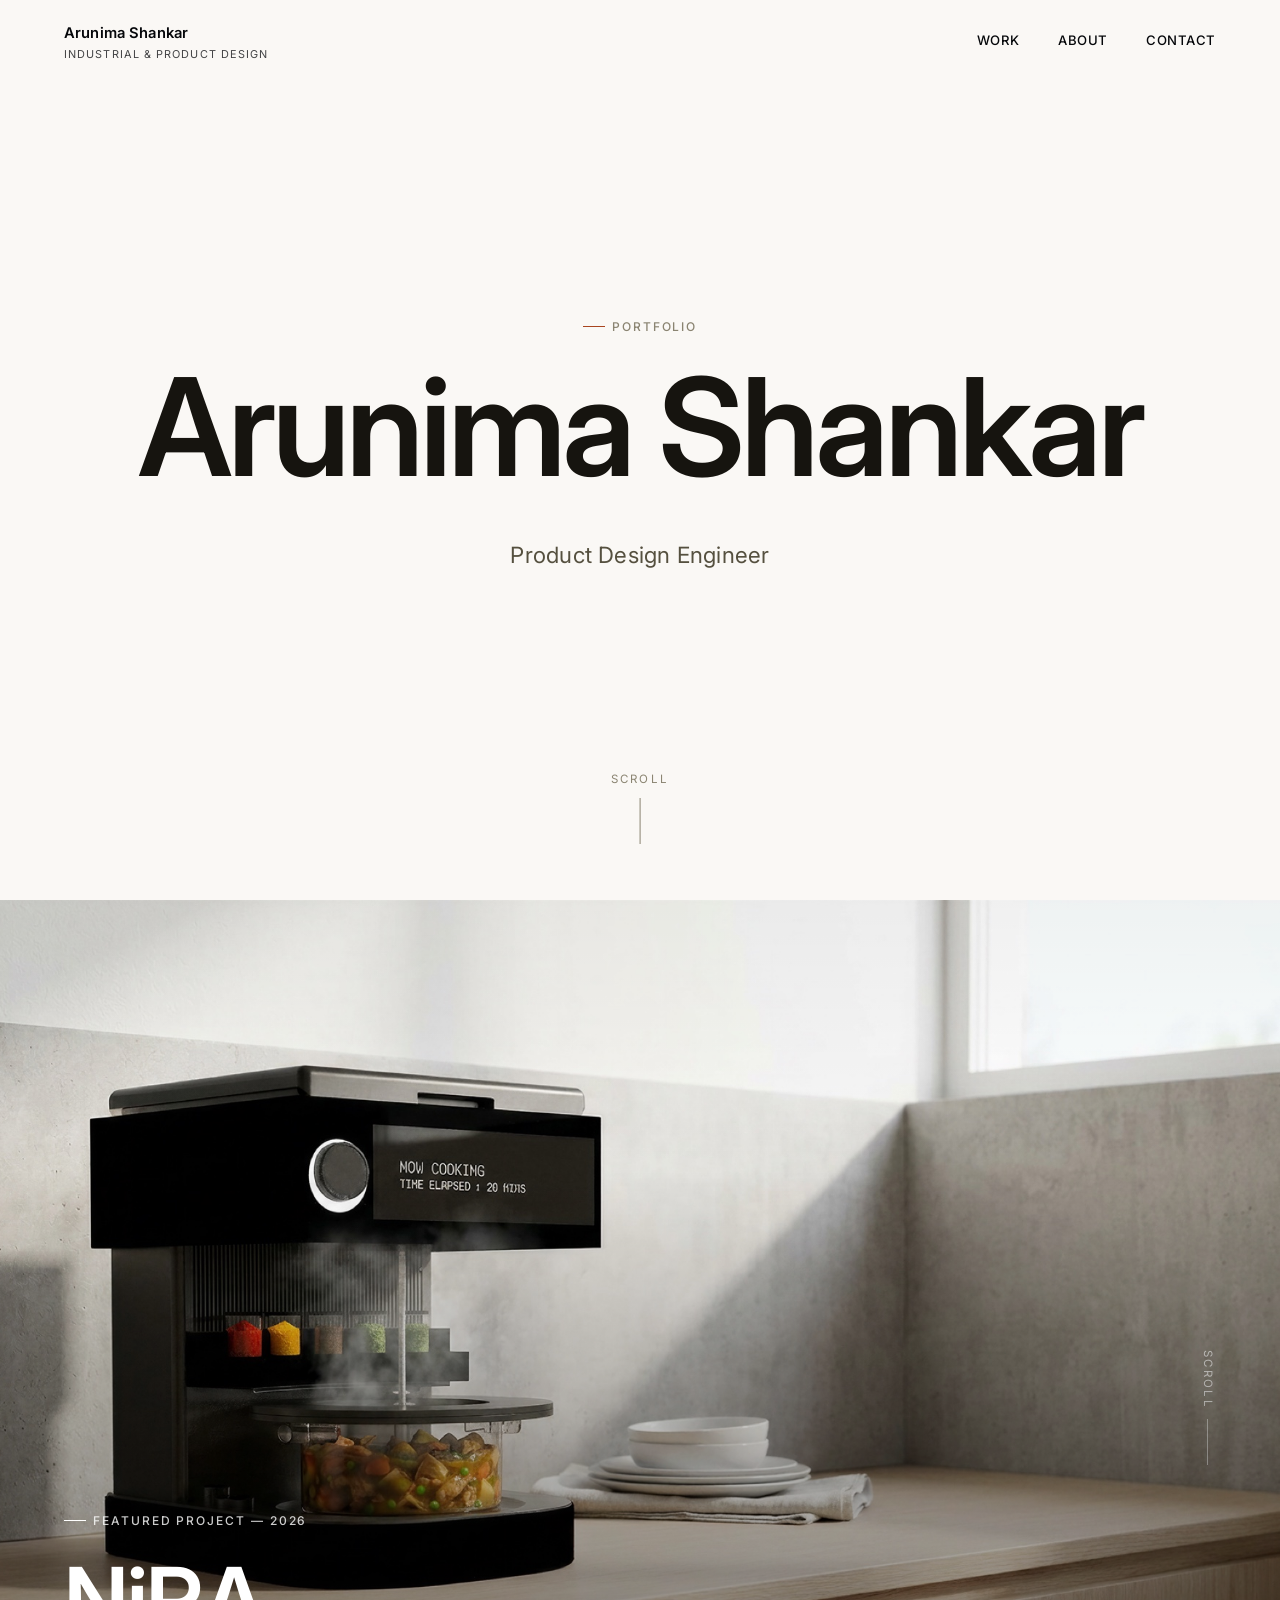
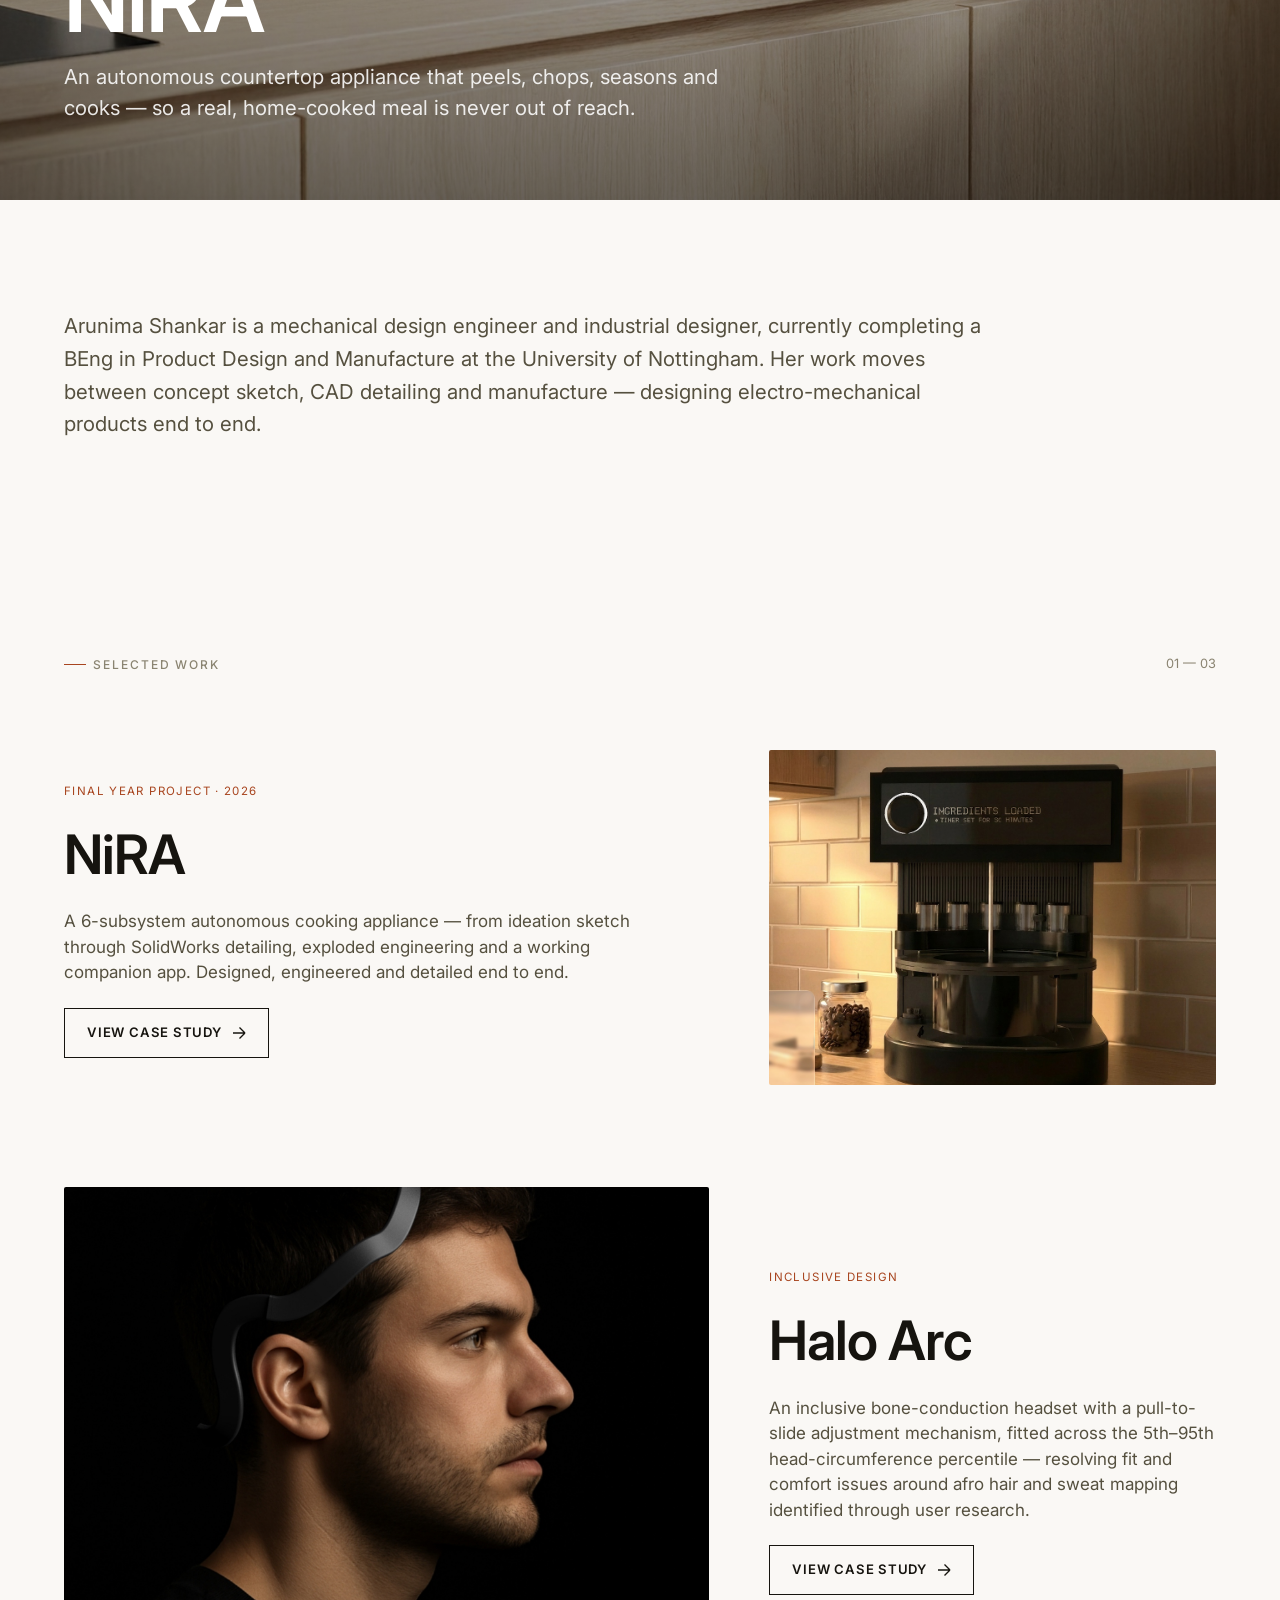
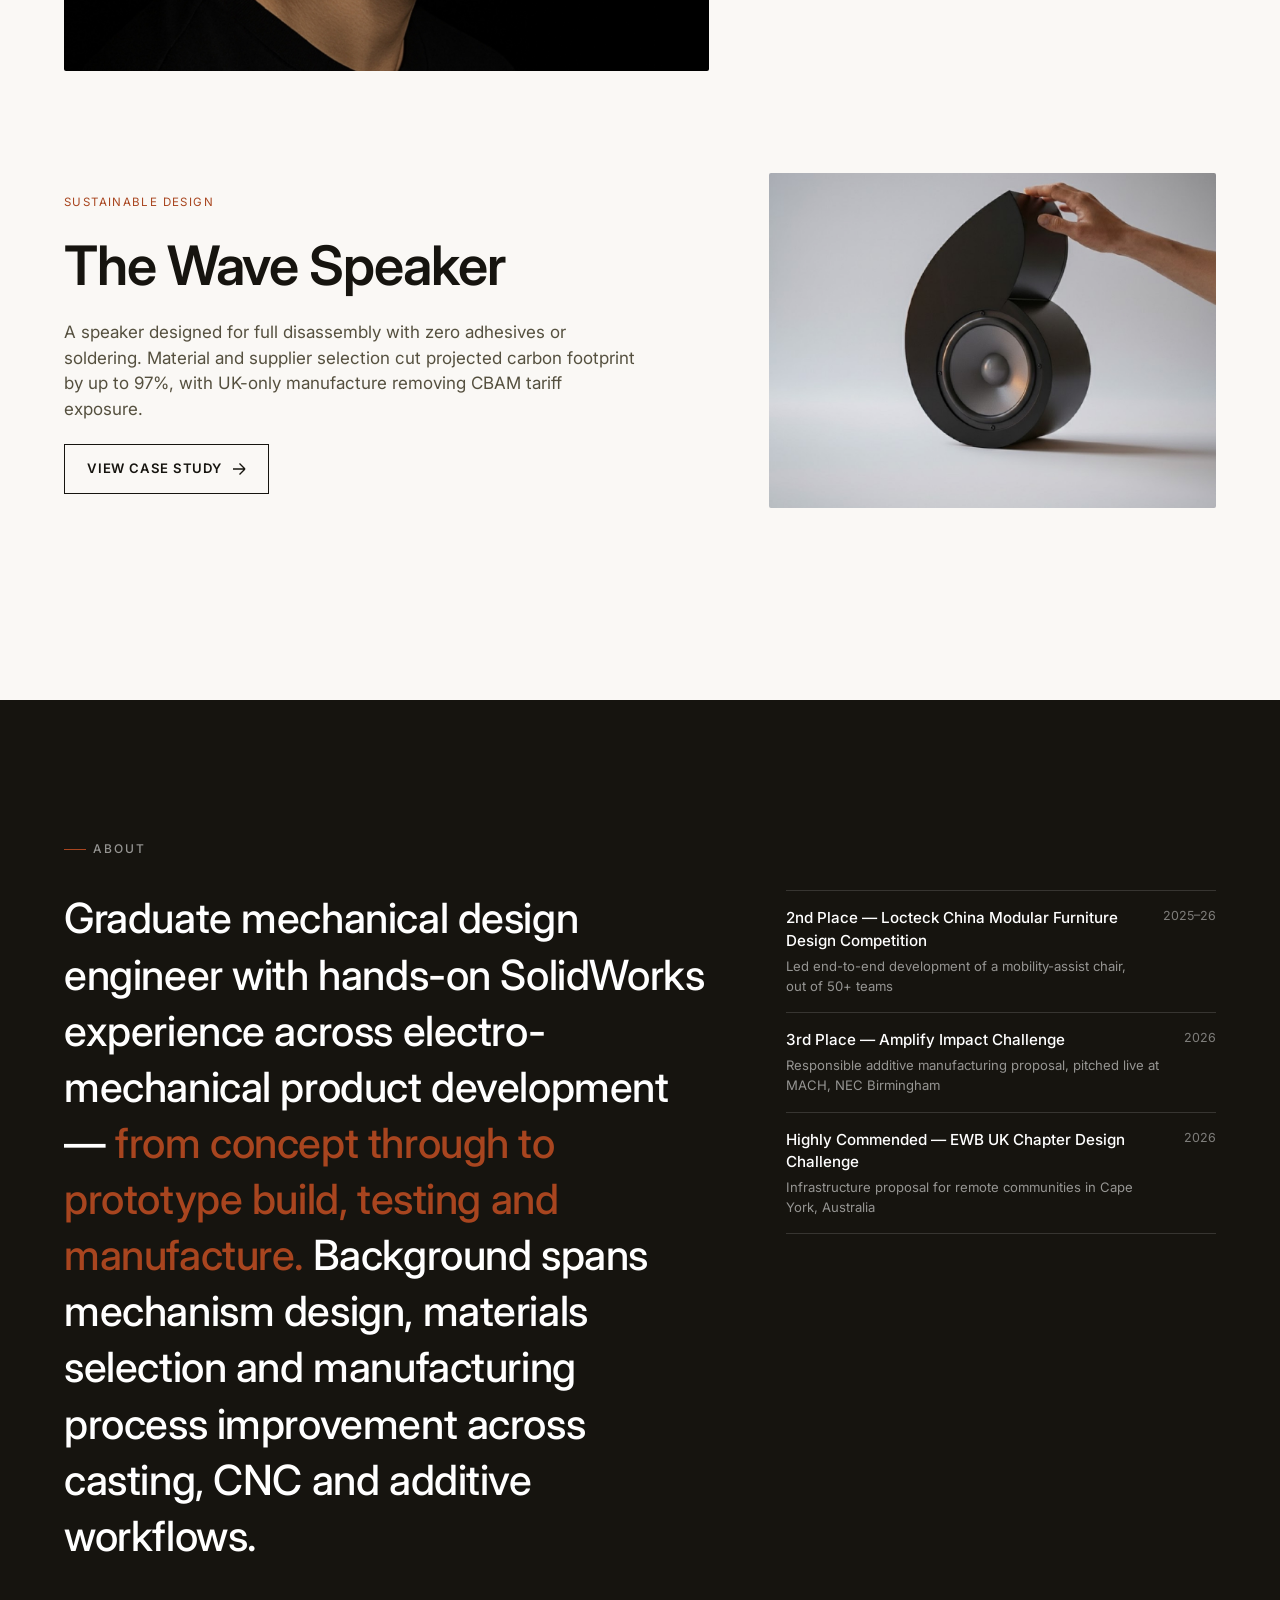
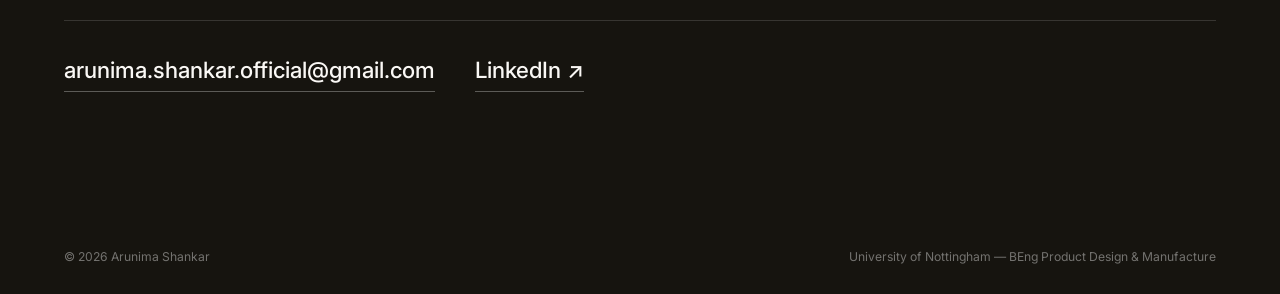
==== index.html @ be760355 "Add landing/cover section to homepage A full-height intro stating name and role before the NiRA hero" ====
<!doctype html>
<html lang="en">
<head>
<meta charset="UTF-8">
<meta name="viewport" content="width=device-width, initial-scale=1">
<title>Arunima Shankar — Industrial Design</title>
<meta name="description" content="Arunima Shankar — industrial &amp; product design portfolio. Featuring NiRA, an autonomous countertop cooking appliance.">
<link rel="icon" type="image/svg+xml" href="assets/favicon.svg">
<link rel="preconnect" href="https://fonts.googleapis.com">
<link rel="preconnect" href="https://fonts.gstatic.com" crossorigin>
<link href="https://fonts.googleapis.com/css2?family=Inter:wght@400;500;600;700&display=swap" rel="stylesheet">
<link rel="stylesheet" href="assets/css/style.css">
</head>
<body>

<header class="site-header">
  <a href="index.html" class="brand">Arunima Shankar<small>Industrial &amp; Product Design</small></a>
  <nav class="main-nav">
    <a href="index.html#work">Work</a>
    <a href="index.html#about">About</a>
    <a href="index.html#contact">Contact</a>
  </nav>
  <button class="nav-toggle" aria-label="Toggle menu" aria-expanded="false">
    <svg width="22" height="14" viewBox="0 0 22 14" fill="none"><path d="M0 1H22" stroke="currentColor" stroke-width="1.5"/><path d="M0 13H22" stroke="currentColor" stroke-width="1.5"/></svg>
  </button>
</header>

<section class="cover">
  <p class="kicker cover-kicker">Portfolio</p>
  <h1 class="cover-name">Arunima Shankar</h1>
  <p class="cover-role">Product Design Engineer</p>
  <a href="#nira-hero" class="scroll-cue cover-scroll">Scroll</a>
</section>

<a href="work/nira.html" aria-label="View NiRA project" id="nira-hero">
<section class="hero">
  <img src="assets/img/final/nira-final-cooking.jpg" alt="NiRA, an autonomous countertop cooking appliance, finishing a stew on a kitchen counter">
  <div class="hero-content">
    <p class="kicker">Featured Project — 2026</p>
    <h1 class="hero-title">NiRA</h1>
    <p class="hero-sub">An autonomous countertop appliance that peels, chops, seasons and cooks — so a real, home-cooked meal is never out of reach.</p>
  </div>
  <div class="scroll-cue">Scroll</div>
</section>
</a>

<section class="section" id="intro">
  <div class="container">
    <p class="lede">Arunima Shankar is a mechanical design engineer and industrial designer, currently completing a BEng in Product Design and Manufacture at the University of Nottingham. Her work moves between concept sketch, CAD detailing and manufacture — designing electro-mechanical products end to end.</p>
  </div>
</section>

<section class="section" id="work">
  <div class="container">

    <div class="section-head fade-in">
      <div>
        <p class="kicker">Selected Work</p>
      </div>
      <p class="section-num">01 — 03</p>
    </div>

    <div class="work-feature fade-in">
      <div>
        <span class="tag">Final Year Project · 2026</span>
        <h3>NiRA</h3>
        <p>A 6-subsystem autonomous cooking appliance — from ideation sketch through SolidWorks detailing, exploded engineering and a working companion app. Designed, engineered and detailed end to end.</p>
        <a class="btn" href="work/nira.html">View Case Study
          <svg viewBox="0 0 14 14" fill="none"><path d="M1 7H13M13 7L7.5 1.5M13 7L7.5 12.5" stroke="currentColor" stroke-width="1.4"/></svg>
        </a>
      </div>
      <a href="work/nira.html" class="frame r-4-3">
        <img src="assets/img/hero/nira-hero-kitchen-crop.jpg" alt="NiRA on a kitchen counter, ingredients loaded and ready to cook">
      </a>
    </div>

    <div class="work-feature fade-in">
      <a href="work/halo-arc.html" class="frame r-4-3">
        <img src="assets/img/haloarc/hero/halo-final-worn.jpg" alt="Halo Arc, an inclusive bone-conduction headset, worn in profile">
      </a>
      <div>
        <span class="tag">Inclusive Design</span>
        <h3>Halo Arc</h3>
        <p>An inclusive bone-conduction headset with a pull-to-slide adjustment mechanism, fitted across the 5th–95th head-circumference percentile — resolving fit and comfort issues around afro hair and sweat mapping identified through user research.</p>
        <a class="btn" href="work/halo-arc.html">View Case Study
          <svg viewBox="0 0 14 14" fill="none"><path d="M1 7H13M13 7L7.5 1.5M13 7L7.5 12.5" stroke="currentColor" stroke-width="1.4"/></svg>
        </a>
      </div>
    </div>

    <div class="work-feature fade-in">
      <div>
        <span class="tag">Sustainable Design</span>
        <h3>The Wave Speaker</h3>
        <p>A speaker designed for full disassembly with zero adhesives or soldering. Material and supplier selection cut projected carbon footprint by up to 97%, with UK-only manufacture removing CBAM tariff exposure.</p>
        <a class="btn" href="work/wave-speaker.html">View Case Study
          <svg viewBox="0 0 14 14" fill="none"><path d="M1 7H13M13 7L7.5 1.5M13 7L7.5 12.5" stroke="currentColor" stroke-width="1.4"/></svg>
        </a>
      </div>
      <a href="work/wave-speaker.html" class="frame r-4-3">
        <img src="assets/img/wave/hero/wave-hero-final.jpg" alt="The Wave Speaker, a nautilus-shell-shaped speaker, final render">
      </a>
    </div>

  </div>
</section>

<section class="about" id="about">
  <div class="container">
    <p class="kicker">About</p>
    <div class="about-grid">
      <h2>Graduate mechanical design engineer with hands-on SolidWorks experience across electro-mechanical product development — <em>from concept through to prototype build, testing and manufacture.</em> Background spans mechanism design, materials selection and manufacturing process improvement across casting, CNC and additive workflows.</h2>
      <ul class="awards">
        <li>
          <div>
            <div class="award-title">2nd Place — Locteck China Modular Furniture Design Competition</div>
            <div class="award-sub">Led end-to-end development of a mobility-assist chair, out of 50+ teams</div>
          </div>
          <div class="award-year">2025–26</div>
        </li>
        <li>
          <div>
            <div class="award-title">3rd Place — Amplify Impact Challenge</div>
            <div class="award-sub">Responsible additive manufacturing proposal, pitched live at MACH, NEC Birmingham</div>
          </div>
          <div class="award-year">2026</div>
        </li>
        <li>
          <div>
            <div class="award-title">Highly Commended — EWB UK Chapter Design Challenge</div>
            <div class="award-sub">Infrastructure proposal for remote communities in Cape York, Australia</div>
          </div>
          <div class="award-year">2026</div>
        </li>
      </ul>
    </div>

    <div class="contact-row" id="contact">
      <a href="mailto:arunima.shankar.official@gmail.com">arunima.shankar.official@gmail.com</a>
      <a href="https://linkedin.com/in/arunima-shankar" target="_blank" rel="noopener">LinkedIn ↗</a>
    </div>
  </div>
</section>

<footer class="site-footer">
  <span>© 2026 Arunima Shankar</span>
  <span>University of Nottingham — BEng Product Design &amp; Manufacture</span>
</footer>

<script src="assets/js/main.js"></script>
</body>
</html>
---- assets/css/style.css ----
/* ==========================================================================
   Arunima Shankar — Industrial Design Portfolio
   Restrained type system, image-led layout.
   ========================================================================== */

:root{
  --bg:        #faf8f5;
  --bg-alt:    #f1ede7;
  --ink:       #16140f;
  --ink-soft:  #55503f;
  --ink-mute:  #8a8471;
  --line:      #e2ddd2;
  --accent:    #a8451f;
  --white:     #ffffff;
  --black:     #0c0b09;

  --max: 1400px;
  --gutter: clamp(20px, 5vw, 64px);
  --gutter-s: clamp(16px, 3vw, 32px);

  --f-display: clamp(2.6rem, 7vw, 6.4rem);
  --f-h1:      clamp(2.1rem, 5vw, 3.6rem);
  --f-h2:      clamp(1.5rem, 3vw, 2.2rem);
  --f-body:    1.0625rem;

  --ease: cubic-bezier(.16,.84,.44,1);
}

*, *::before, *::after{ box-sizing: border-box; }
html{ scroll-behavior: smooth; }

body{
  margin: 0;
  background: var(--bg);
  color: var(--ink);
  font-family: 'Inter', -apple-system, BlinkMacSystemFont, "Segoe UI", Helvetica, Arial, sans-serif;
  font-size: var(--f-body);
  line-height: 1.5;
  -webkit-font-smoothing: antialiased;
  overflow-x: hidden;
}

img{ display:block; max-width:100%; }

a{ color: inherit; text-decoration: none; }

::selection{ background: var(--accent); color: var(--white); }

.container{
  max-width: var(--max);
  margin: 0 auto;
  padding: 0 var(--gutter);
}

/* ---------- type helpers ---------- */
.kicker{
  display:flex;
  align-items:center;
  gap: .6em;
  font-size: .75rem;
  letter-spacing: .16em;
  text-transform: uppercase;
  color: var(--ink-mute);
  font-weight: 500;
}
.kicker::before{
  content:"";
  width: 22px; height: 1px;
  background: var(--accent);
  display:inline-block;
}
.quote{
  font-style: italic;
  font-weight: 400;
  color: var(--accent);
  font-size: clamp(1.6rem, 3.4vw, 2.6rem);
  line-height: 1.25;
  letter-spacing: -0.01em;
}
.lede{
  font-size: clamp(1.05rem, 1.6vw, 1.3rem);
  color: var(--ink-soft);
  line-height: 1.6;
  max-width: 46em;
}
.eyebrow-caption{
  font-size: .78rem;
  color: var(--ink-mute);
  letter-spacing: .02em;
}

/* ---------- header / nav ---------- */
.site-header{
  position: fixed;
  top:0; left:0; right:0;
  z-index: 100;
  display:flex;
  align-items:center;
  justify-content:space-between;
  padding: 22px var(--gutter);
  mix-blend-mode: difference;
  color: #fff;
}
.site-header a, .site-header button{ color:#fff; }
.brand{
  font-size: .92rem;
  font-weight: 600;
  letter-spacing: .01em;
}
.brand small{
  display:block;
  font-weight: 400;
  font-size: .68rem;
  letter-spacing: .1em;
  text-transform: uppercase;
  opacity: .75;
  margin-top: 2px;
}
nav.main-nav{ display:flex; gap: clamp(16px,3vw,40px); }
nav.main-nav a{
  font-size: .82rem;
  letter-spacing: .04em;
  text-transform: uppercase;
  font-weight: 500;
  position: relative;
  padding-bottom: 3px;
}
nav.main-nav a::after{
  content:"";
  position:absolute; left:0; right:0; bottom:0;
  height:1px; background:currentColor;
  transform: scaleX(0); transform-origin: right;
  transition: transform .3s var(--ease);
}
nav.main-nav a:hover::after{ transform: scaleX(1); transform-origin: left; }
.nav-toggle{ display:none; background:none; border:0; cursor:pointer; }

/* ---------- hero ---------- */
.hero{
  position:relative;
  height: 100svh;
  min-height: 560px;
  width:100%;
  overflow:hidden;
}
.hero img{
  position:absolute; inset:0;
  width:100%; height:100%;
  object-fit: cover;
  object-position: center;
}
.hero::after{
  content:"";
  position:absolute; inset:0;
  background: linear-gradient(180deg, rgba(0,0,0,.05) 0%, rgba(0,0,0,0) 30%, rgba(0,0,0,.55) 100%);
}
.hero-content{
  position:absolute;
  left: var(--gutter); right: var(--gutter); bottom: clamp(28px,5vw,56px);
  z-index: 2;
  color: #fff;
}
.hero-content .kicker{ color: rgba(255,255,255,.8); }
.hero-content .kicker::before{ background: #fff; }
.hero-title{
  font-size: var(--f-display);
  font-weight: 600;
  letter-spacing: -0.02em;
  line-height: .95;
  margin: .3em 0 .2em;
}
.hero-sub{
  font-size: clamp(1rem, 1.6vw, 1.35rem);
  font-weight: 400;
  color: rgba(255,255,255,.88);
  max-width: 34em;
}
.hero-meta{
  display:flex; flex-wrap:wrap; gap: 28px;
  margin-top: 28px;
  padding-top: 20px;
  border-top: 1px solid rgba(255,255,255,.25);
}
.hero-meta div{ font-size:.8rem; color: rgba(255,255,255,.7); }
.hero-meta strong{ display:block; color:#fff; font-weight:500; font-size:.86rem; margin-bottom:2px; }
.scroll-cue{
  position:absolute; right: var(--gutter); top: 50%;
  writing-mode: vertical-rl;
  color: rgba(255,255,255,.7);
  font-size: .72rem; letter-spacing:.2em; text-transform:uppercase;
  display:flex; align-items:center; gap:10px;
}
.scroll-cue::after{ content:""; width:1px; height:46px; background:rgba(255,255,255,.5); }

/* ---------- cover / landing ---------- */
.cover{
  height: 100svh;
  min-height: 520px;
  display: flex;
  flex-direction: column;
  align-items: center;
  justify-content: center;
  text-align: center;
  background: var(--bg);
  position: relative;
}
.cover-kicker{ justify-content: center; margin-bottom: 6px; }
.cover-name{
  font-size: clamp(3rem, 11vw, 8.5rem);
  font-weight: 600;
  letter-spacing: -0.03em;
  line-height: .95;
  margin: .15em 0 .18em;
}
.cover-role{
  font-size: clamp(1rem, 2vw, 1.4rem);
  color: var(--ink-soft);
  letter-spacing: .01em;
}
.cover-scroll{
  right: auto;
  left: 50%;
  top: auto;
  bottom: clamp(28px,5vw,56px);
  transform: translateX(-50%);
  writing-mode: horizontal-tb;
  flex-direction: column;
  color: var(--ink-mute);
}
.cover-scroll::after{ background: var(--ink-mute); }

/* ---------- sections ---------- */
section{ position:relative; }
.section{
  padding: clamp(56px,7vw,104px) 0;
}
.section-head{
  display:flex;
  justify-content:space-between;
  align-items:flex-end;
  gap: 40px;
  margin-bottom: clamp(32px,5vw,64px);
}
.section-head .lede{ margin-top:14px; }
.section-num{
  font-size: .8rem;
  color: var(--ink-mute);
  white-space: nowrap;
}

/* ---------- image grids ---------- */
.frame{
  position:relative;
  overflow:hidden;
  background: var(--black);
  border-radius: 2px;
}
.frame img{
  width:100%; height:100%;
  object-fit: cover;
  transition: transform .8s var(--ease);
}
.frame.contain img{ object-fit: contain; }
.r-16-9{ aspect-ratio: 16/9; }
.r-3-4{ aspect-ratio: 3/4; }
.r-1-1{ aspect-ratio: 1/1; }
.r-4-3{ aspect-ratio: 4/3; }

.figure figcaption{
  margin-top: 12px;
  font-size: .8rem;
  color: var(--ink-mute);
  display:flex;
  justify-content:space-between;
  gap: 12px;
}

.full-bleed{ width:100%; }
.full-bleed .frame{ aspect-ratio: 16/9; border-radius:0; }

.grid{ display:grid; gap: var(--gutter-s); }
.grid-2{ grid-template-columns: repeat(2,1fr); }
.grid-3{ grid-template-columns: repeat(3,1fr); }
.grid-4{ grid-template-columns: repeat(4,1fr); }
.grid-5{ grid-template-columns: repeat(5,1fr); }

.span-2{ grid-column: span 2; }

/* ---------- research ---------- */
.research-split{
  display:grid;
  grid-template-columns: 1.1fr 1fr;
  gap: clamp(32px,6vw,80px);
  align-items:center;
  margin-bottom: clamp(48px,8vw,96px);
}
.research-split .frame{ aspect-ratio: 3/4; }
.problem-row{
  display:flex;
  flex-wrap:wrap;
  gap: clamp(24px,5vw,10px);
  justify-content:space-between;
  padding: 40px 0;
  border-top: 1px solid var(--line);
  border-bottom: 1px solid var(--line);
  margin-bottom: clamp(48px,8vw,96px);
}
.problem-row .item{ flex:1; min-width: 200px; }
.problem-row h4{
  font-size: clamp(1.3rem,2.6vw,1.9rem);
  font-weight: 500;
  margin: 0 0 6px;
  letter-spacing: -0.01em;
}
.problem-row p{ margin:0; color:var(--ink-mute); font-size:.88rem; max-width: 26em; }

/* ---------- work grid (home) ---------- */
.work-feature{
  display:grid;
  grid-template-columns: 1.3fr .9fr;
  gap: clamp(28px,5vw,60px);
  align-items:center;
  margin-bottom: clamp(56px,8vw,110px);
}
.work-feature .frame{ aspect-ratio: 4/3; }
.work-feature .tag{
  display:inline-block;
  font-size: .72rem;
  letter-spacing: .12em;
  text-transform: uppercase;
  color: var(--accent);
  margin-bottom: 14px;
}
.work-feature h3{
  font-size: clamp(2rem,4.5vw,3.4rem);
  margin: 0 0 14px;
  font-weight: 600;
  letter-spacing: -0.02em;
}
.work-feature p{ color: var(--ink-soft); max-width: 34em; margin: 0 0 22px; }
.btn{
  display:inline-flex;
  align-items:center;
  gap: 10px;
  font-size: .82rem;
  letter-spacing: .06em;
  text-transform: uppercase;
  font-weight: 600;
  padding: 14px 22px;
  border: 1px solid var(--ink);
  transition: background .25s var(--ease), color .25s var(--ease);
}
.btn:hover{ background: var(--ink); color: var(--bg); }
.btn svg{ width:14px; height:14px; transition: transform .25s var(--ease); }
.btn:hover svg{ transform: translateX(4px); }

.work-brief-grid{
  display:grid;
  grid-template-columns: repeat(auto-fit, minmax(320px, 1fr));
  gap: 1px;
  background: var(--line);
  border-top: 1px solid var(--line);
  border-bottom: 1px solid var(--line);
}
.work-brief{
  background: var(--bg);
  padding: clamp(28px,4vw,48px);
  transition: background .3s var(--ease);
}
.work-brief:hover{ background: var(--bg-alt); }
.work-brief .tag{
  font-size: .72rem;
  letter-spacing: .12em;
  text-transform: uppercase;
  color: var(--ink-mute);
}
.work-brief h4{
  font-size: clamp(1.5rem,2.6vw,2rem);
  margin: 12px 0 10px;
  font-weight: 600;
}
.work-brief p{ color: var(--ink-soft); margin:0; max-width: 32em; font-size: .95rem; }
.work-brief .meta{
  margin-top: 20px;
  font-size: .78rem;
  color: var(--ink-mute);
}

/* ---------- about / footer ---------- */
.about{
  background: var(--ink);
  color: var(--bg);
  padding: clamp(64px,10vw,140px) 0;
}
.about .kicker{ color: rgba(255,255,255,.55); }
.about .kicker::before{ background: var(--accent); }
.about-grid{
  display:grid;
  grid-template-columns: 1.2fr .8fr;
  gap: clamp(32px,6vw,80px);
  margin-top: 32px;
}
.about h2{
  font-size: clamp(1.7rem,3.4vw,2.6rem);
  font-weight: 500;
  line-height: 1.35;
  letter-spacing: -0.01em;
  margin: 0;
  color: #fff;
}
.about h2 em{ color: var(--accent); font-style: normal; }
.awards{ list-style:none; margin:0; padding:0; }
.awards li{
  padding: 16px 0;
  border-top: 1px solid rgba(255,255,255,.14);
  display:flex; justify-content:space-between; gap: 16px;
}
.awards li:last-child{ border-bottom: 1px solid rgba(255,255,255,.14); }
.awards .award-title{ font-weight:500; color:#fff; font-size: .95rem; }
.awards .award-sub{ color: rgba(255,255,255,.55); font-size: .82rem; margin-top:4px; }
.awards .award-year{ font-size:.78rem; color: rgba(255,255,255,.45); white-space:nowrap; }

.contact-row{
  display:flex; flex-wrap:wrap; gap: 40px;
  margin-top: 56px;
  padding-top: 32px;
  border-top: 1px solid rgba(255,255,255,.14);
}
.contact-row a{
  font-size: clamp(1.1rem,2vw,1.4rem);
  font-weight: 500;
  border-bottom: 1px solid rgba(255,255,255,.3);
  padding-bottom: 4px;
  transition: border-color .25s var(--ease), color .25s var(--ease);
}
.contact-row a:hover{ border-color: var(--accent); color: var(--accent); }

.site-footer{
  padding: 28px var(--gutter);
  display:flex; justify-content:space-between;
  font-size: .76rem;
  color: rgba(255,255,255,.4);
  background: var(--ink);
}

/* ---------- project footer nav ---------- */
.project-nav{
  display:flex; justify-content:space-between; align-items:center;
  padding: 40px var(--gutter);
  border-top: 1px solid var(--line);
}
.project-nav a{
  font-size: .82rem;
  letter-spacing: .06em;
  text-transform: uppercase;
  font-weight: 600;
}

/* ---------- misc ---------- */
.materials-line{
  margin-top: clamp(28px,4vw,44px);
  padding-top: 24px;
  border-top: 1px solid var(--line);
  font-size: .86rem;
  color: var(--ink-mute);
  max-width: 60em;
}
.materials-line strong{ color: var(--ink-soft); font-weight:600; }

.fade-in{
  opacity:0; transform: translateY(24px);
  transition: opacity .8s var(--ease), transform .8s var(--ease);
}
.fade-in.is-visible{ opacity:1; transform:none; }

/* ---------- responsive ---------- */
@media (max-width: 900px){
  nav.main-nav{
    position: fixed; inset:0;
    background: var(--ink);
    color: #fff;
    flex-direction: column;
    justify-content:center;
    align-items:center;
    gap: 28px;
    transform: translateY(-100%);
    transition: transform .4s var(--ease);
    z-index: 90;
  }
  nav.main-nav.is-open{ transform: translateY(0); }
  nav.main-nav a{ font-size: 1.1rem; }
  .nav-toggle{ display:block; z-index: 110; }

  .research-split,
  .work-feature,
  .about-grid{ grid-template-columns: 1fr; }
  .work-feature .frame{ order:-1; }
  .work-brief-grid{ grid-template-columns: 1fr; }
  .grid-3, .grid-4, .grid-5{ grid-template-columns: repeat(2,1fr); }
  .span-2{ grid-column: span 2; }
  .problem-row{ flex-direction: column; gap: 24px; }
  .hero-meta{ gap: 18px; }
  .contact-row{ flex-direction:column; gap: 18px; }
}

@media (max-width: 560px){
  .grid-3, .grid-4, .grid-5{ grid-template-columns: 1fr; }
  .span-2{ grid-column: span 1; }
  .site-footer{ flex-direction:column; gap:8px; }
}
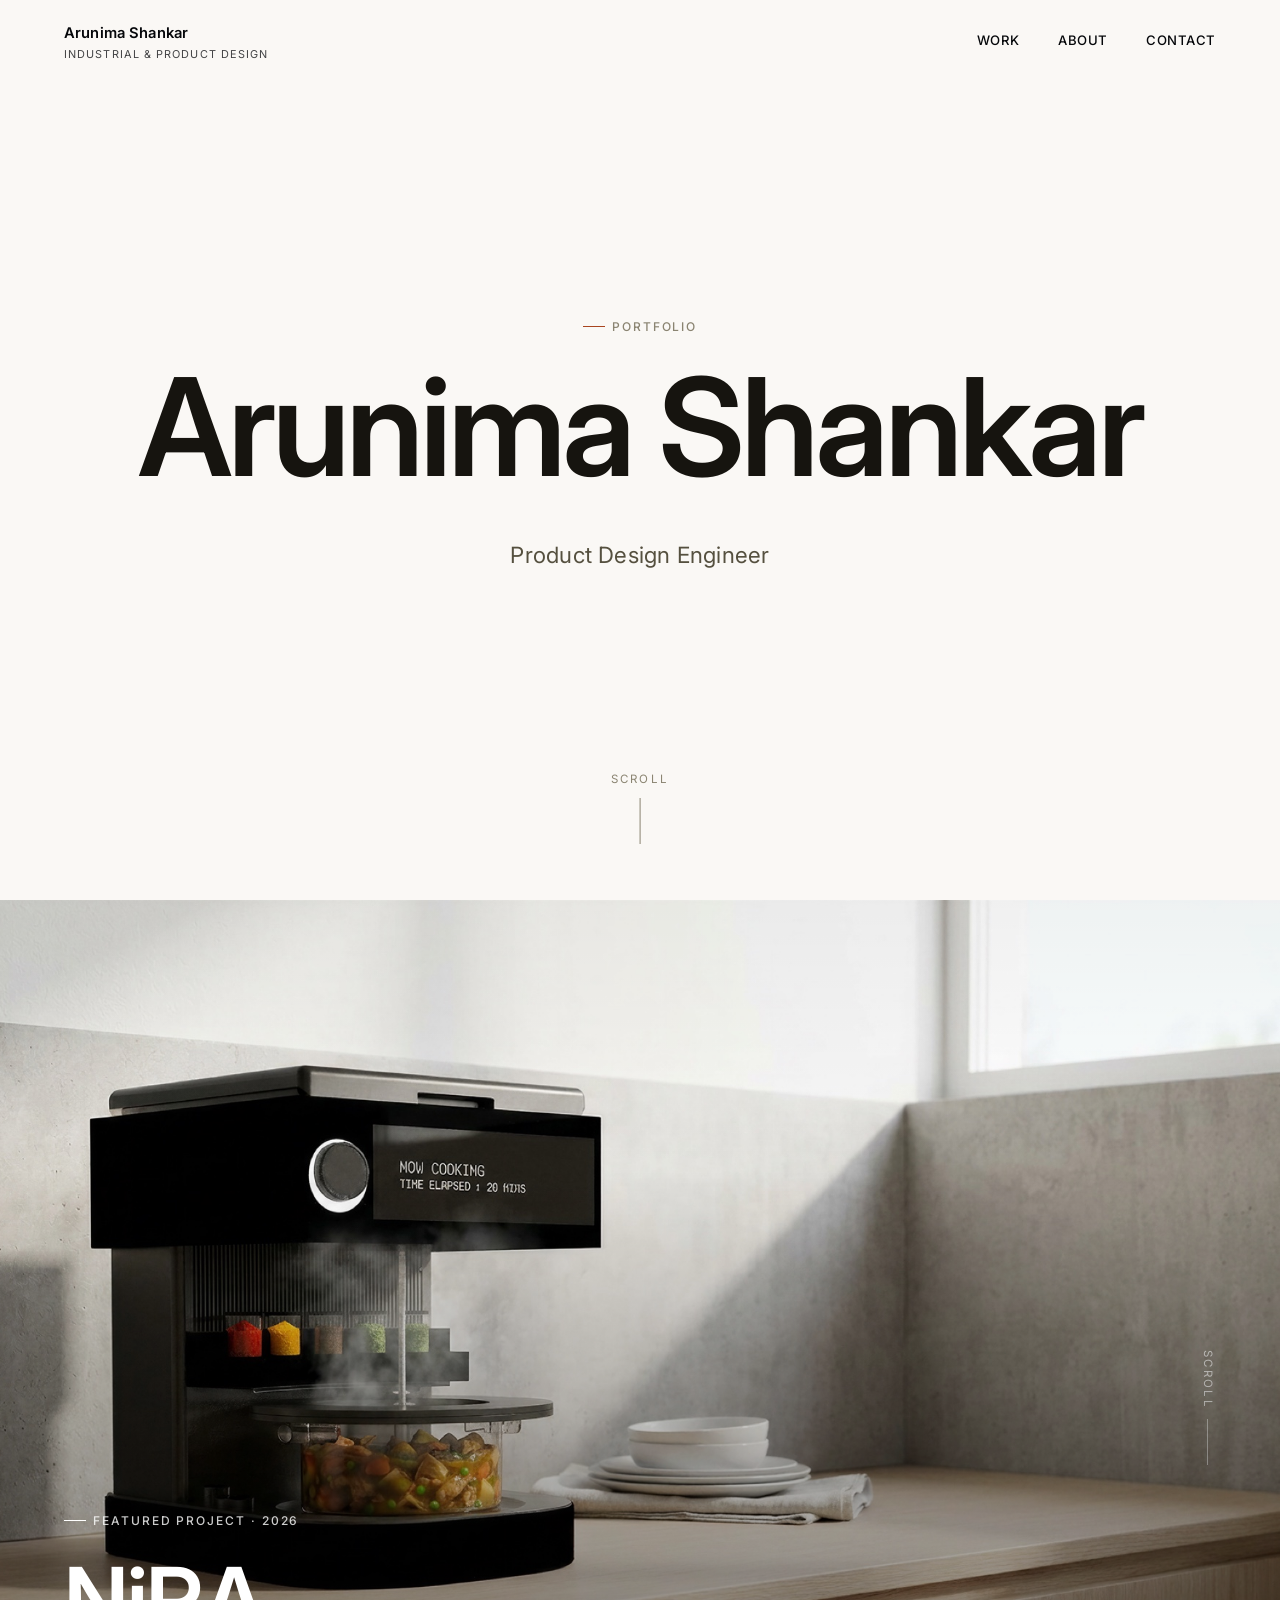
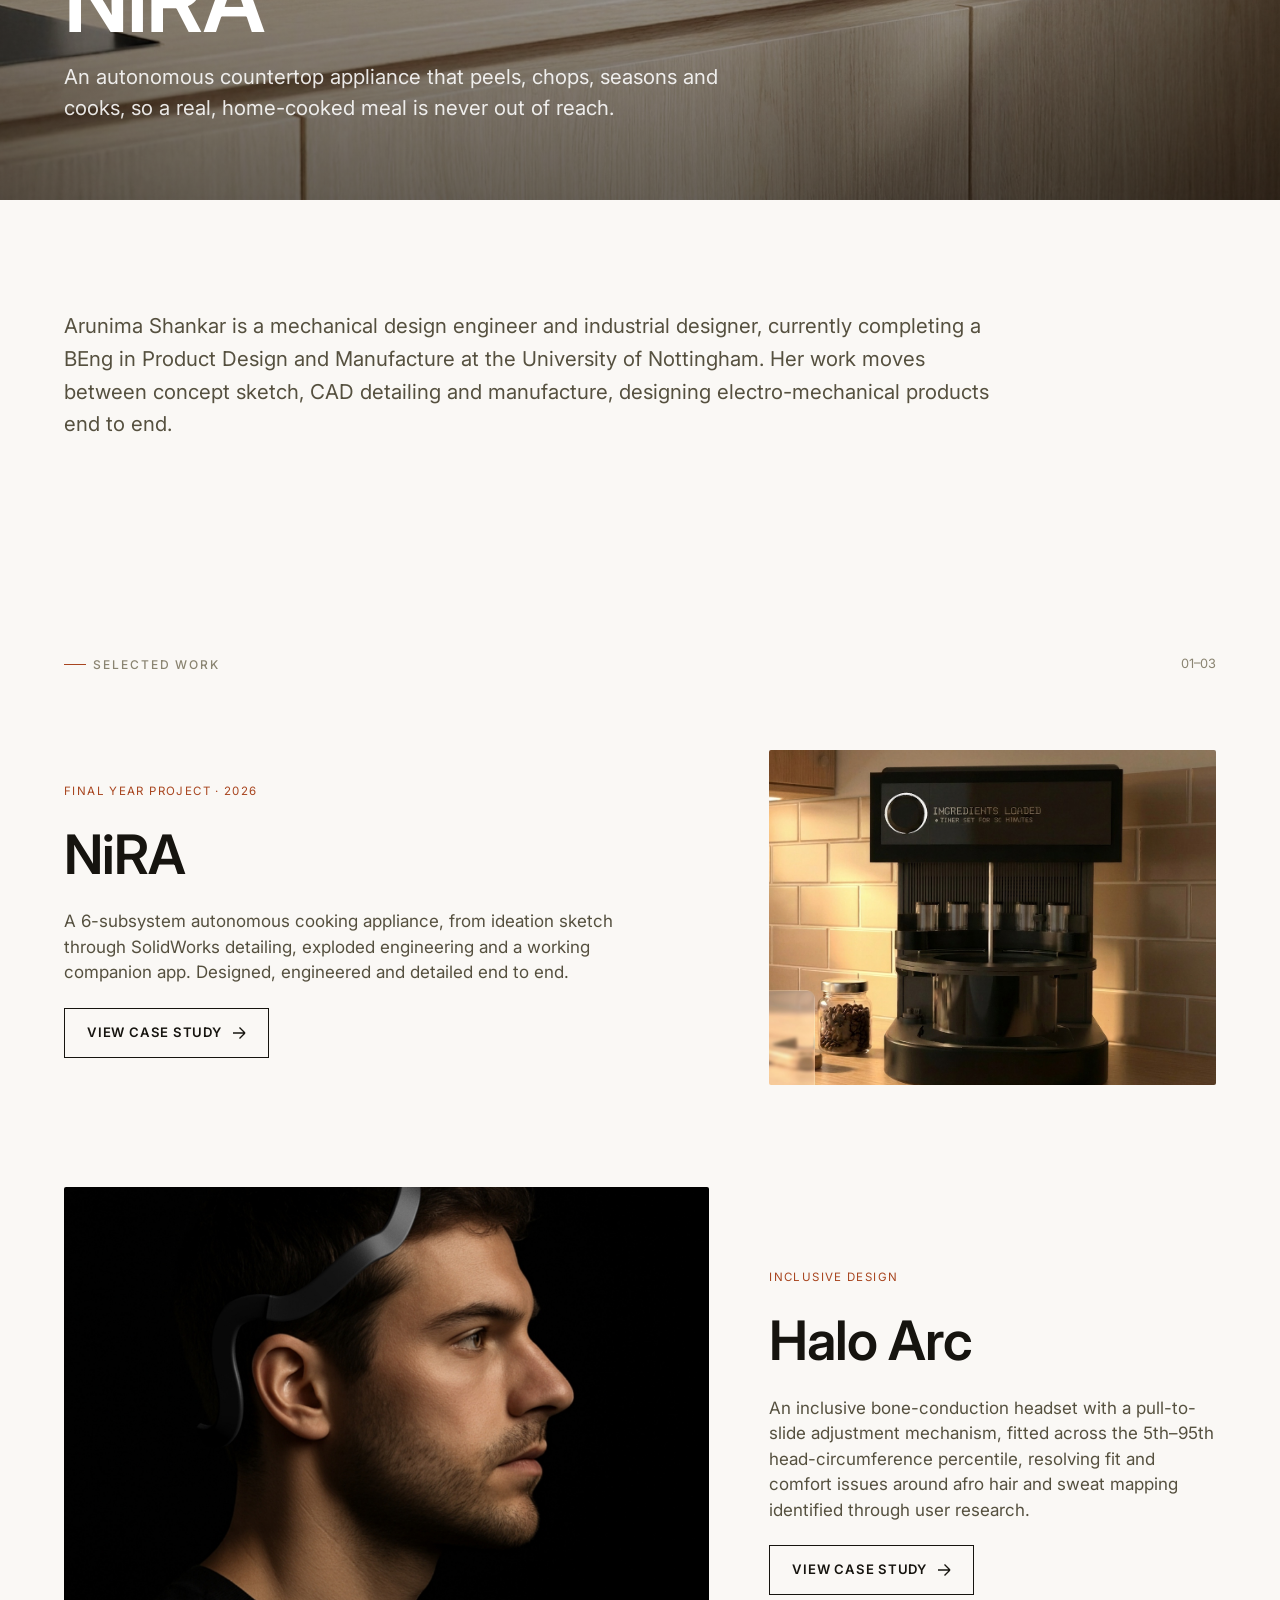
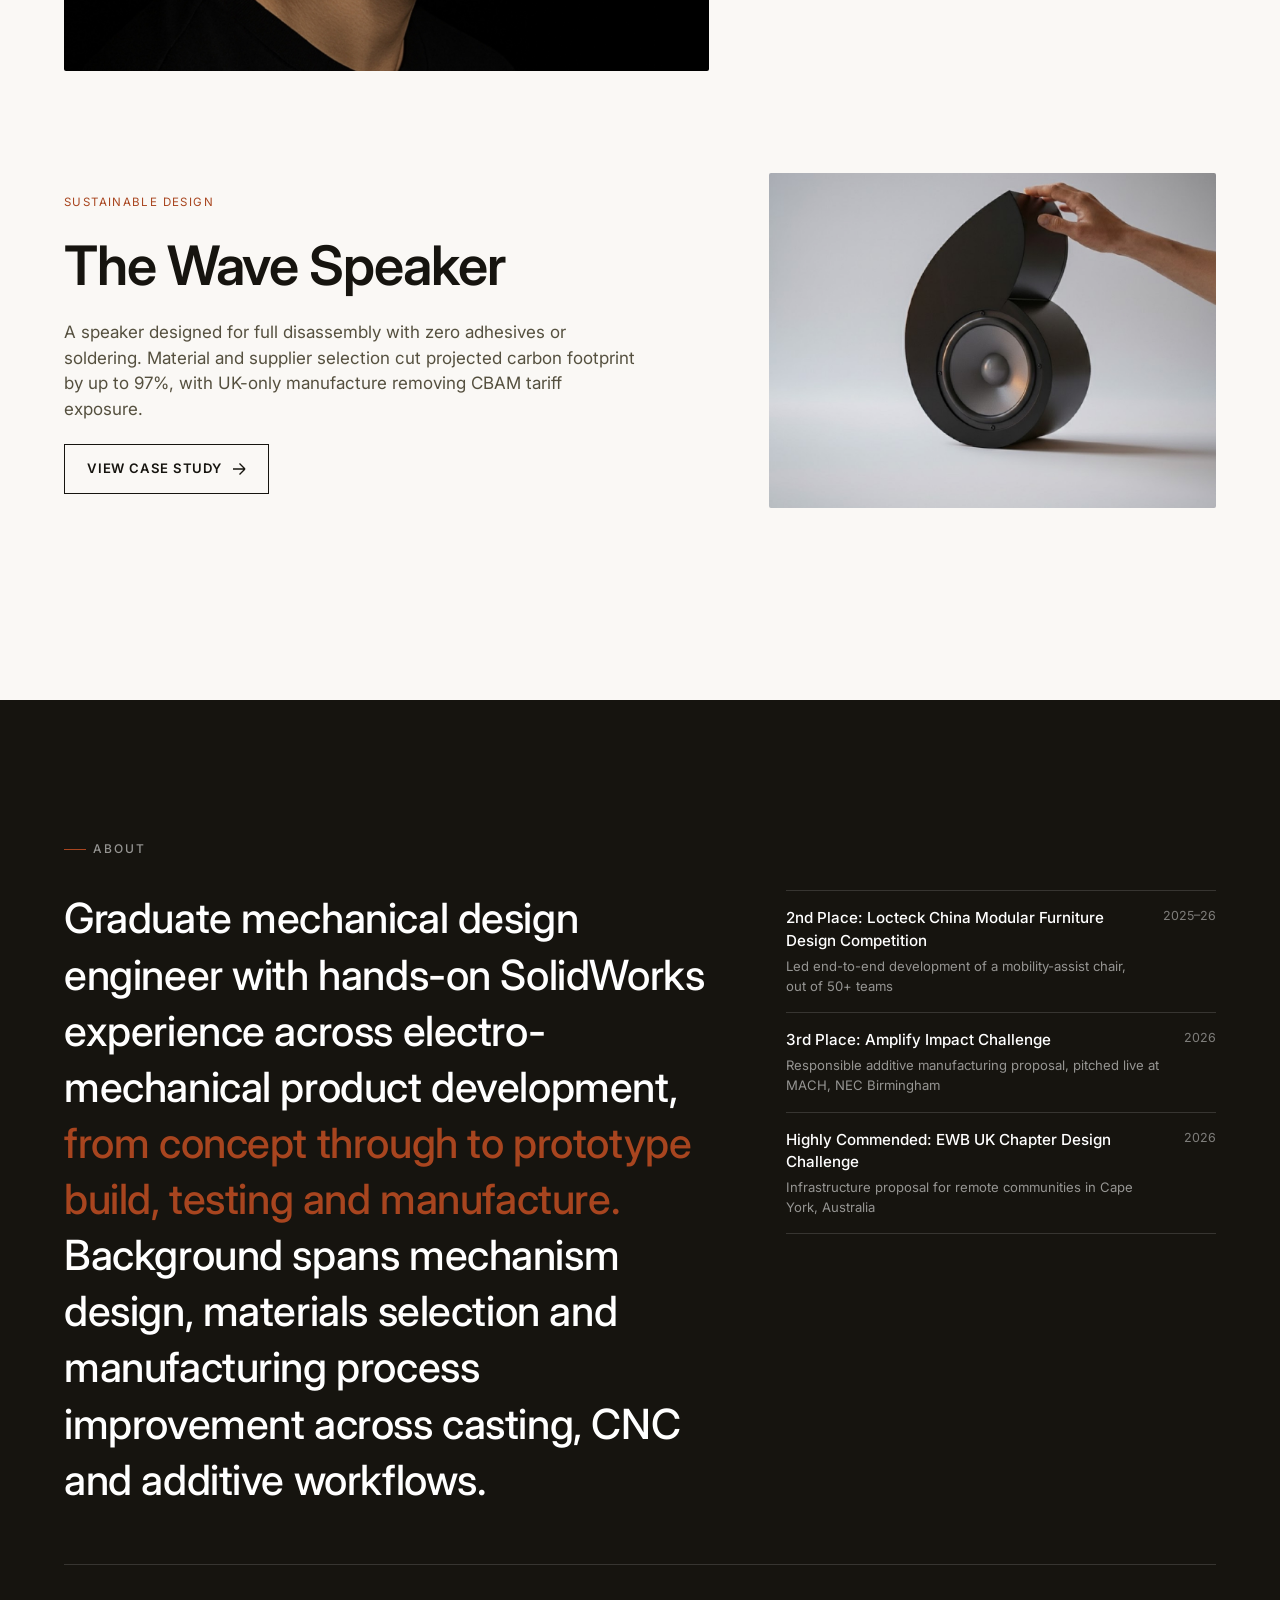
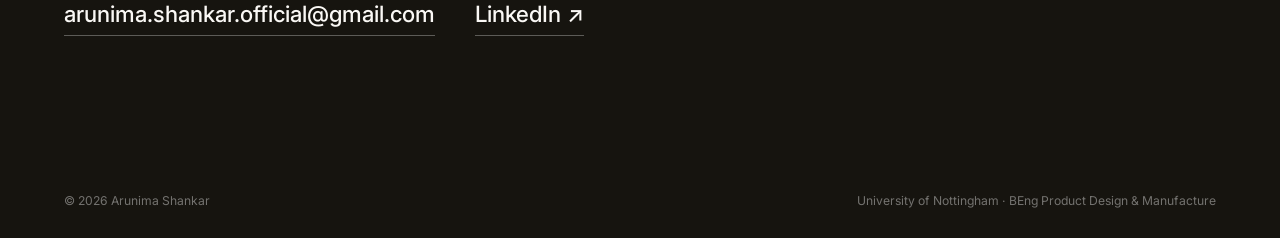
==== commit f542b05f: "Remove all em dashes from site copy Replace em dashes throughout with commas, colons, or middle dots" ====
--- a/index.html
+++ b/index.html
@@ -3,8 +3,8 @@
 <head>
 <meta charset="UTF-8">
 <meta name="viewport" content="width=device-width, initial-scale=1">
-<title>Arunima Shankar — Industrial Design</title>
-<meta name="description" content="Arunima Shankar — industrial &amp; product design portfolio. Featuring NiRA, an autonomous countertop cooking appliance.">
+<title>Arunima Shankar · Industrial Design</title>
+<meta name="description" content="Arunima Shankar's industrial &amp; product design portfolio. Featuring NiRA, an autonomous countertop cooking appliance.">
 <link rel="icon" type="image/svg+xml" href="assets/favicon.svg">
 <link rel="preconnect" href="https://fonts.googleapis.com">
 <link rel="preconnect" href="https://fonts.gstatic.com" crossorigin>
@@ -36,9 +36,9 @@
 <section class="hero">
   <img src="assets/img/final/nira-final-cooking.jpg" alt="NiRA, an autonomous countertop cooking appliance, finishing a stew on a kitchen counter">
   <div class="hero-content">
-    <p class="kicker">Featured Project — 2026</p>
+    <p class="kicker">Featured Project · 2026</p>
     <h1 class="hero-title">NiRA</h1>
-    <p class="hero-sub">An autonomous countertop appliance that peels, chops, seasons and cooks — so a real, home-cooked meal is never out of reach.</p>
+    <p class="hero-sub">An autonomous countertop appliance that peels, chops, seasons and cooks, so a real, home-cooked meal is never out of reach.</p>
   </div>
   <div class="scroll-cue">Scroll</div>
 </section>
@@ -46,7 +46,7 @@
 
 <section class="section" id="intro">
   <div class="container">
-    <p class="lede">Arunima Shankar is a mechanical design engineer and industrial designer, currently completing a BEng in Product Design and Manufacture at the University of Nottingham. Her work moves between concept sketch, CAD detailing and manufacture — designing electro-mechanical products end to end.</p>
+    <p class="lede">Arunima Shankar is a mechanical design engineer and industrial designer, currently completing a BEng in Product Design and Manufacture at the University of Nottingham. Her work moves between concept sketch, CAD detailing and manufacture, designing electro-mechanical products end to end.</p>
   </div>
 </section>
 
@@ -57,14 +57,14 @@
       <div>
         <p class="kicker">Selected Work</p>
       </div>
-      <p class="section-num">01 — 03</p>
+      <p class="section-num">01–03</p>
     </div>
 
     <div class="work-feature fade-in">
       <div>
         <span class="tag">Final Year Project · 2026</span>
         <h3>NiRA</h3>
-        <p>A 6-subsystem autonomous cooking appliance — from ideation sketch through SolidWorks detailing, exploded engineering and a working companion app. Designed, engineered and detailed end to end.</p>
+        <p>A 6-subsystem autonomous cooking appliance, from ideation sketch through SolidWorks detailing, exploded engineering and a working companion app. Designed, engineered and detailed end to end.</p>
         <a class="btn" href="work/nira.html">View Case Study
           <svg viewBox="0 0 14 14" fill="none"><path d="M1 7H13M13 7L7.5 1.5M13 7L7.5 12.5" stroke="currentColor" stroke-width="1.4"/></svg>
         </a>
@@ -81,7 +81,7 @@
       <div>
         <span class="tag">Inclusive Design</span>
         <h3>Halo Arc</h3>
-        <p>An inclusive bone-conduction headset with a pull-to-slide adjustment mechanism, fitted across the 5th–95th head-circumference percentile — resolving fit and comfort issues around afro hair and sweat mapping identified through user research.</p>
+        <p>An inclusive bone-conduction headset with a pull-to-slide adjustment mechanism, fitted across the 5th–95th head-circumference percentile, resolving fit and comfort issues around afro hair and sweat mapping identified through user research.</p>
         <a class="btn" href="work/halo-arc.html">View Case Study
           <svg viewBox="0 0 14 14" fill="none"><path d="M1 7H13M13 7L7.5 1.5M13 7L7.5 12.5" stroke="currentColor" stroke-width="1.4"/></svg>
         </a>
@@ -109,25 +109,25 @@
   <div class="container">
     <p class="kicker">About</p>
     <div class="about-grid">
-      <h2>Graduate mechanical design engineer with hands-on SolidWorks experience across electro-mechanical product development — <em>from concept through to prototype build, testing and manufacture.</em> Background spans mechanism design, materials selection and manufacturing process improvement across casting, CNC and additive workflows.</h2>
+      <h2>Graduate mechanical design engineer with hands-on SolidWorks experience across electro-mechanical product development, <em>from concept through to prototype build, testing and manufacture.</em> Background spans mechanism design, materials selection and manufacturing process improvement across casting, CNC and additive workflows.</h2>
       <ul class="awards">
         <li>
           <div>
-            <div class="award-title">2nd Place — Locteck China Modular Furniture Design Competition</div>
+            <div class="award-title">2nd Place: Locteck China Modular Furniture Design Competition</div>
             <div class="award-sub">Led end-to-end development of a mobility-assist chair, out of 50+ teams</div>
           </div>
           <div class="award-year">2025–26</div>
         </li>
         <li>
           <div>
-            <div class="award-title">3rd Place — Amplify Impact Challenge</div>
+            <div class="award-title">3rd Place: Amplify Impact Challenge</div>
             <div class="award-sub">Responsible additive manufacturing proposal, pitched live at MACH, NEC Birmingham</div>
           </div>
           <div class="award-year">2026</div>
         </li>
         <li>
           <div>
-            <div class="award-title">Highly Commended — EWB UK Chapter Design Challenge</div>
+            <div class="award-title">Highly Commended: EWB UK Chapter Design Challenge</div>
             <div class="award-sub">Infrastructure proposal for remote communities in Cape York, Australia</div>
           </div>
           <div class="award-year">2026</div>
@@ -144,7 +144,7 @@
 
 <footer class="site-footer">
   <span>© 2026 Arunima Shankar</span>
-  <span>University of Nottingham — BEng Product Design &amp; Manufacture</span>
+  <span>University of Nottingham · BEng Product Design &amp; Manufacture</span>
 </footer>
 
 <script src="assets/js/main.js"></script>
--- a/assets/css/style.css
+++ b/assets/css/style.css
@@ -1,5 +1,5 @@
 /* ==========================================================================
-   Arunima Shankar — Industrial Design Portfolio
+   Arunima Shankar · Industrial Design Portfolio
    Restrained type system, image-led layout.
    ========================================================================== */
 
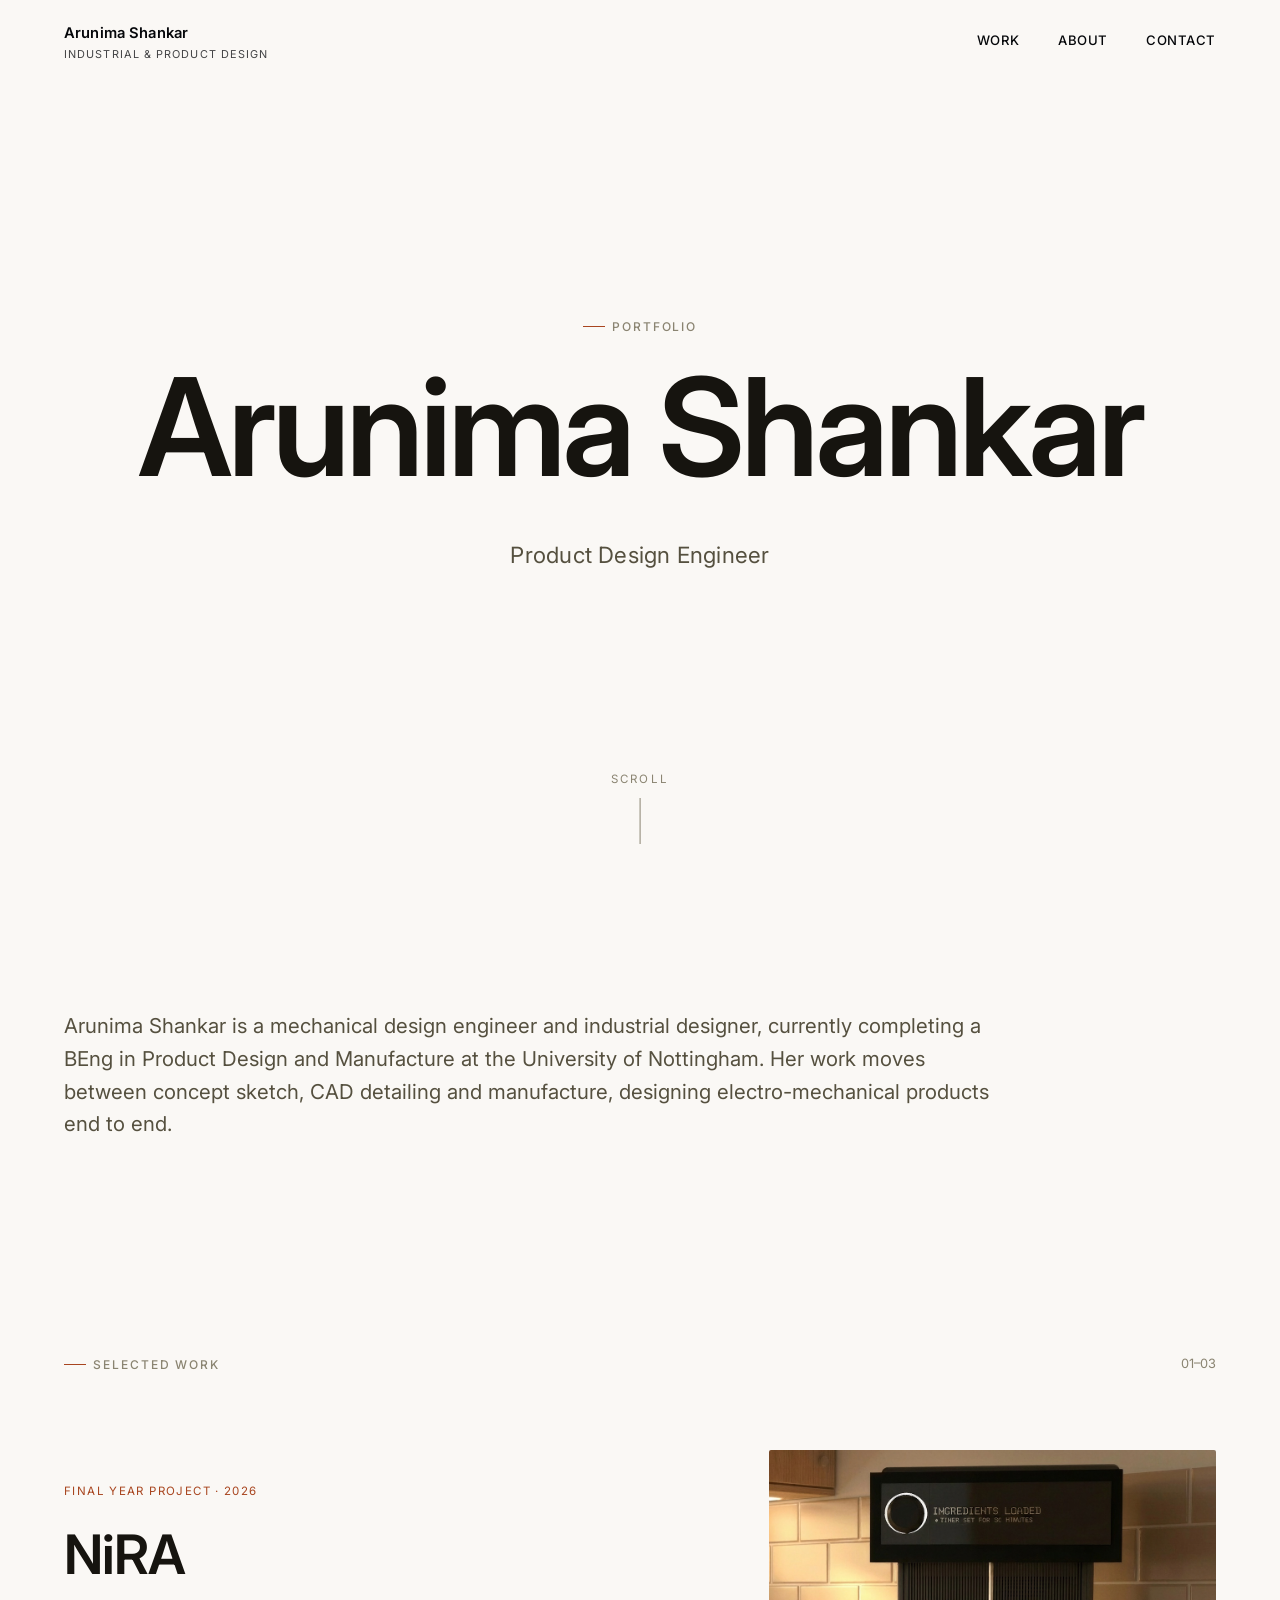
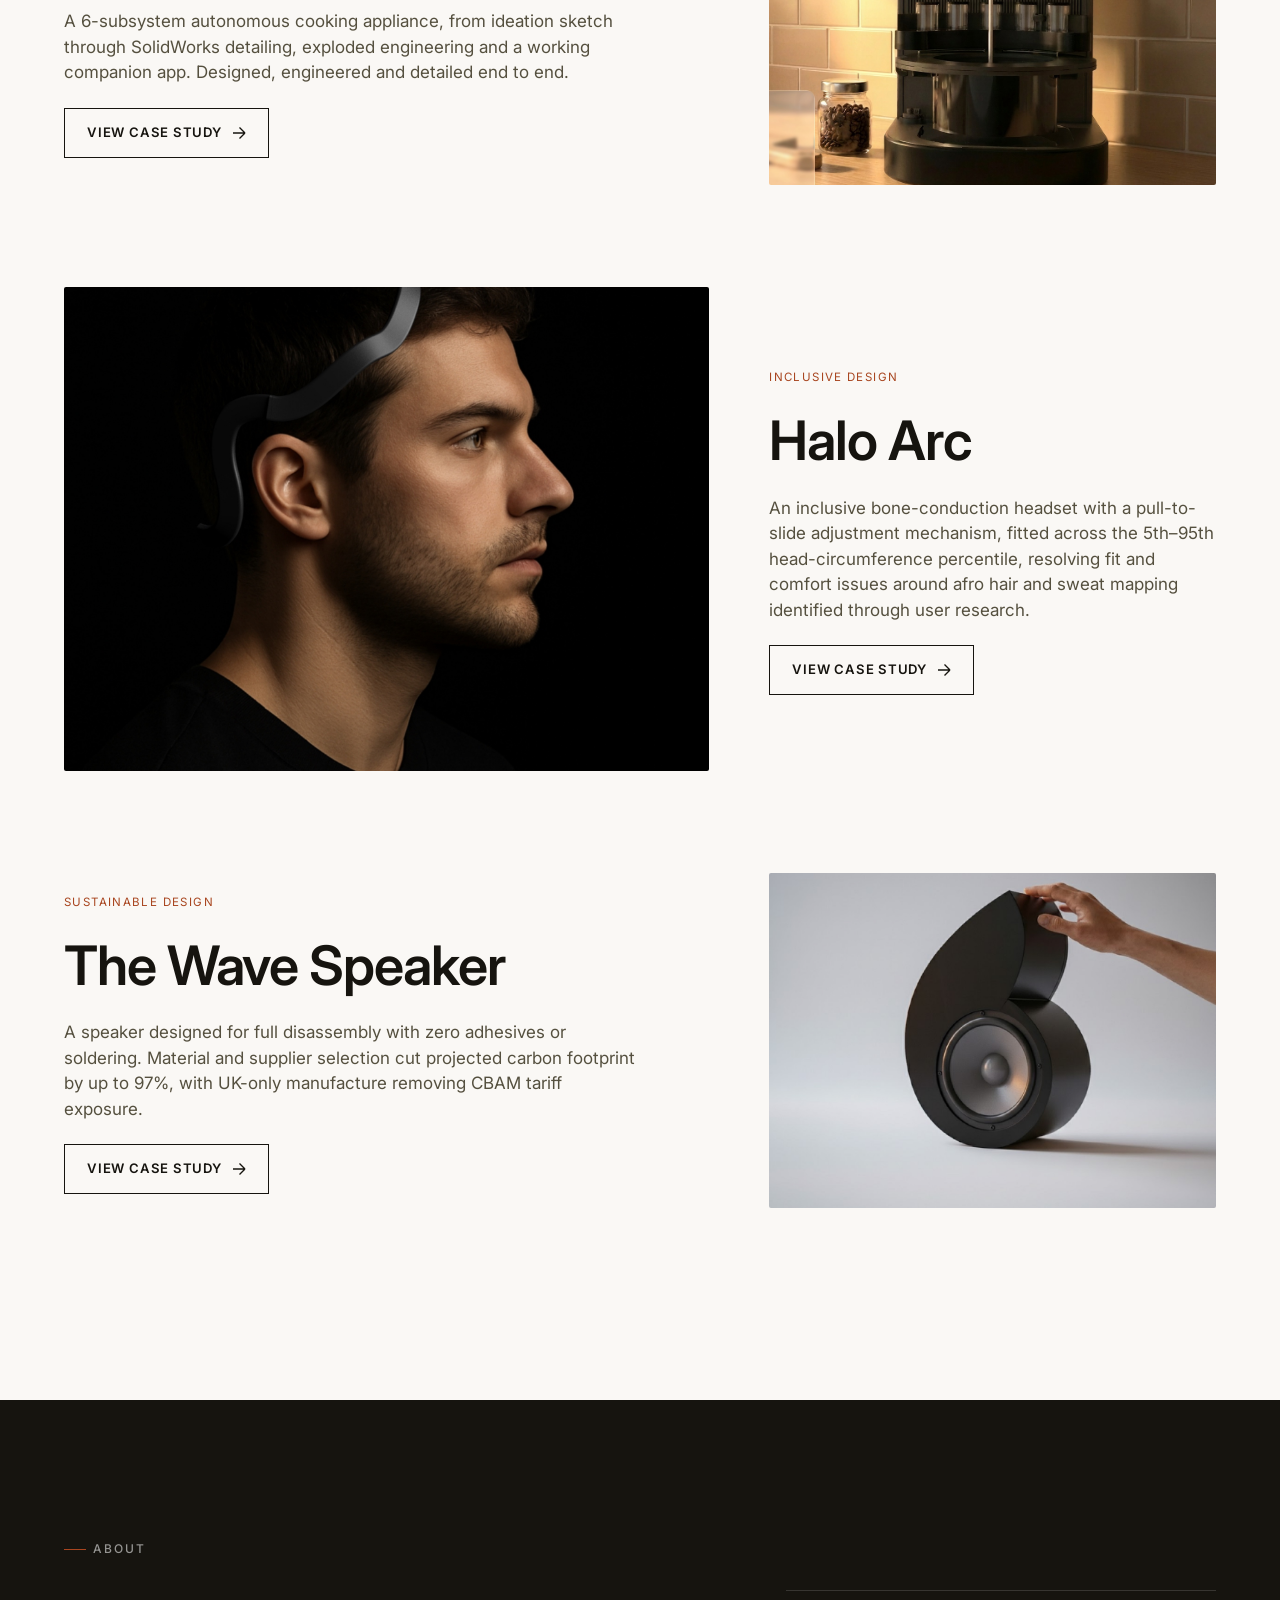
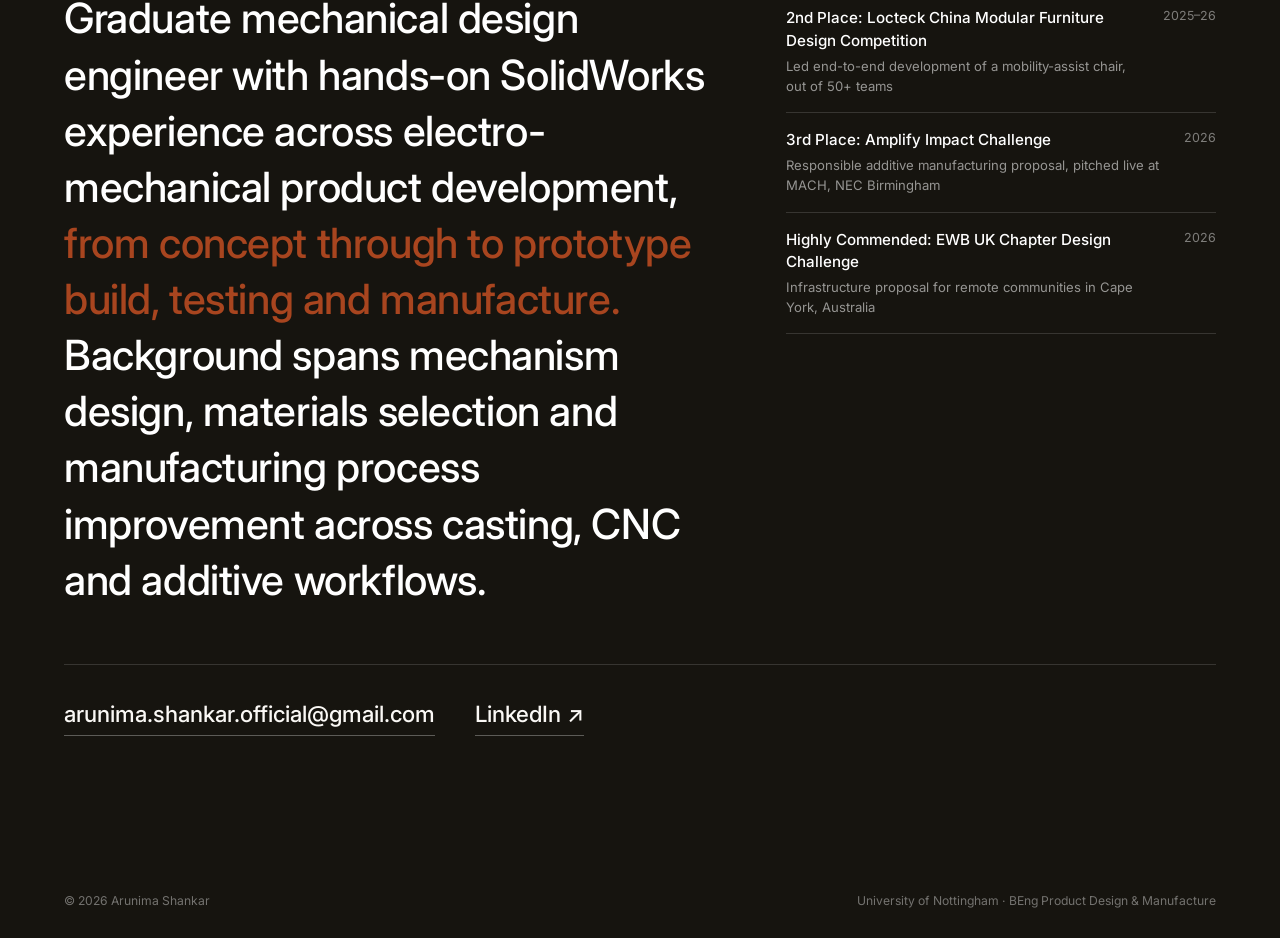
==== commit 9bad9a8f: "Remove Featured Project hero section from homepage The cover now scrolls straight into the intro and" ====
--- a/index.html
+++ b/index.html
@@ -29,20 +29,8 @@
   <p class="kicker cover-kicker">Portfolio</p>
   <h1 class="cover-name">Arunima Shankar</h1>
   <p class="cover-role">Product Design Engineer</p>
-  <a href="#nira-hero" class="scroll-cue cover-scroll">Scroll</a>
+  <a href="#work" class="scroll-cue cover-scroll">Scroll</a>
 </section>
-
-<a href="work/nira.html" aria-label="View NiRA project" id="nira-hero">
-<section class="hero">
-  <img src="assets/img/final/nira-final-cooking.jpg" alt="NiRA, an autonomous countertop cooking appliance, finishing a stew on a kitchen counter">
-  <div class="hero-content">
-    <p class="kicker">Featured Project · 2026</p>
-    <h1 class="hero-title">NiRA</h1>
-    <p class="hero-sub">An autonomous countertop appliance that peels, chops, seasons and cooks, so a real, home-cooked meal is never out of reach.</p>
-  </div>
-  <div class="scroll-cue">Scroll</div>
-</section>
-</a>
 
 <section class="section" id="intro">
   <div class="container">
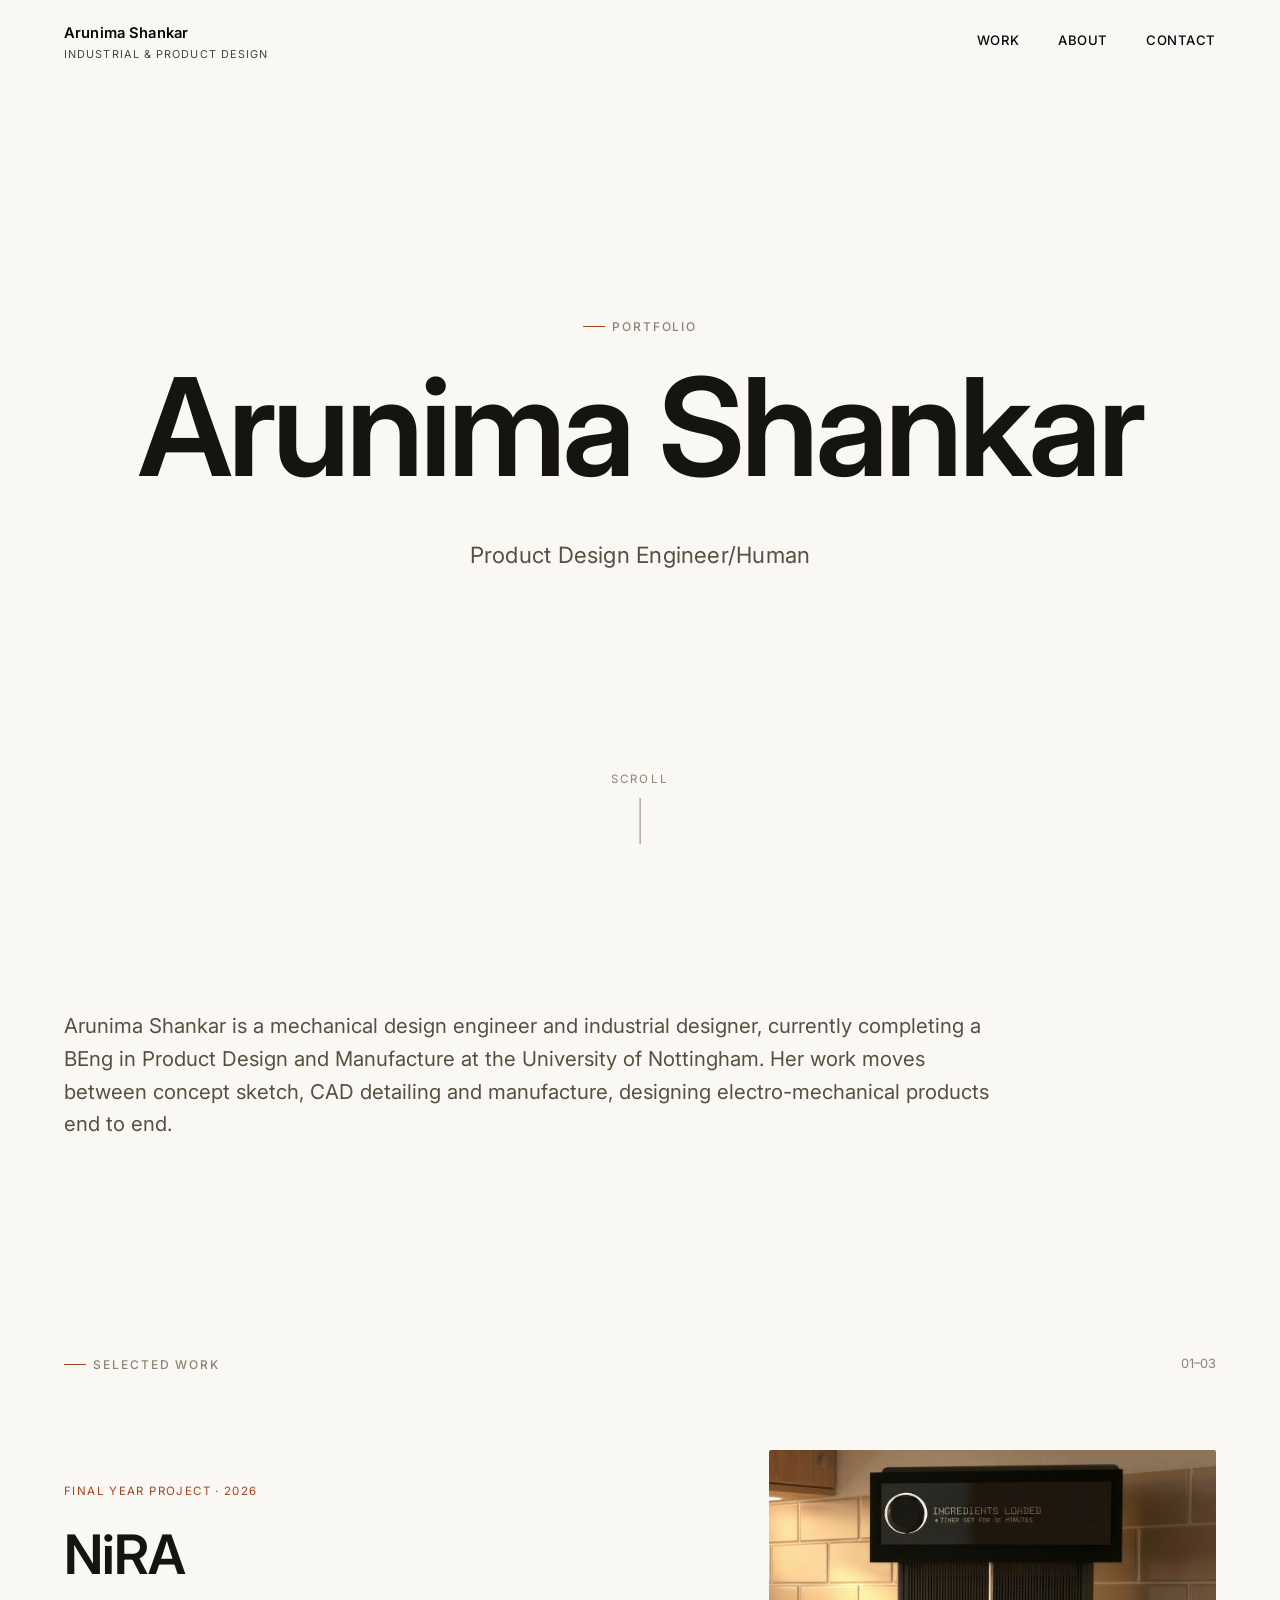
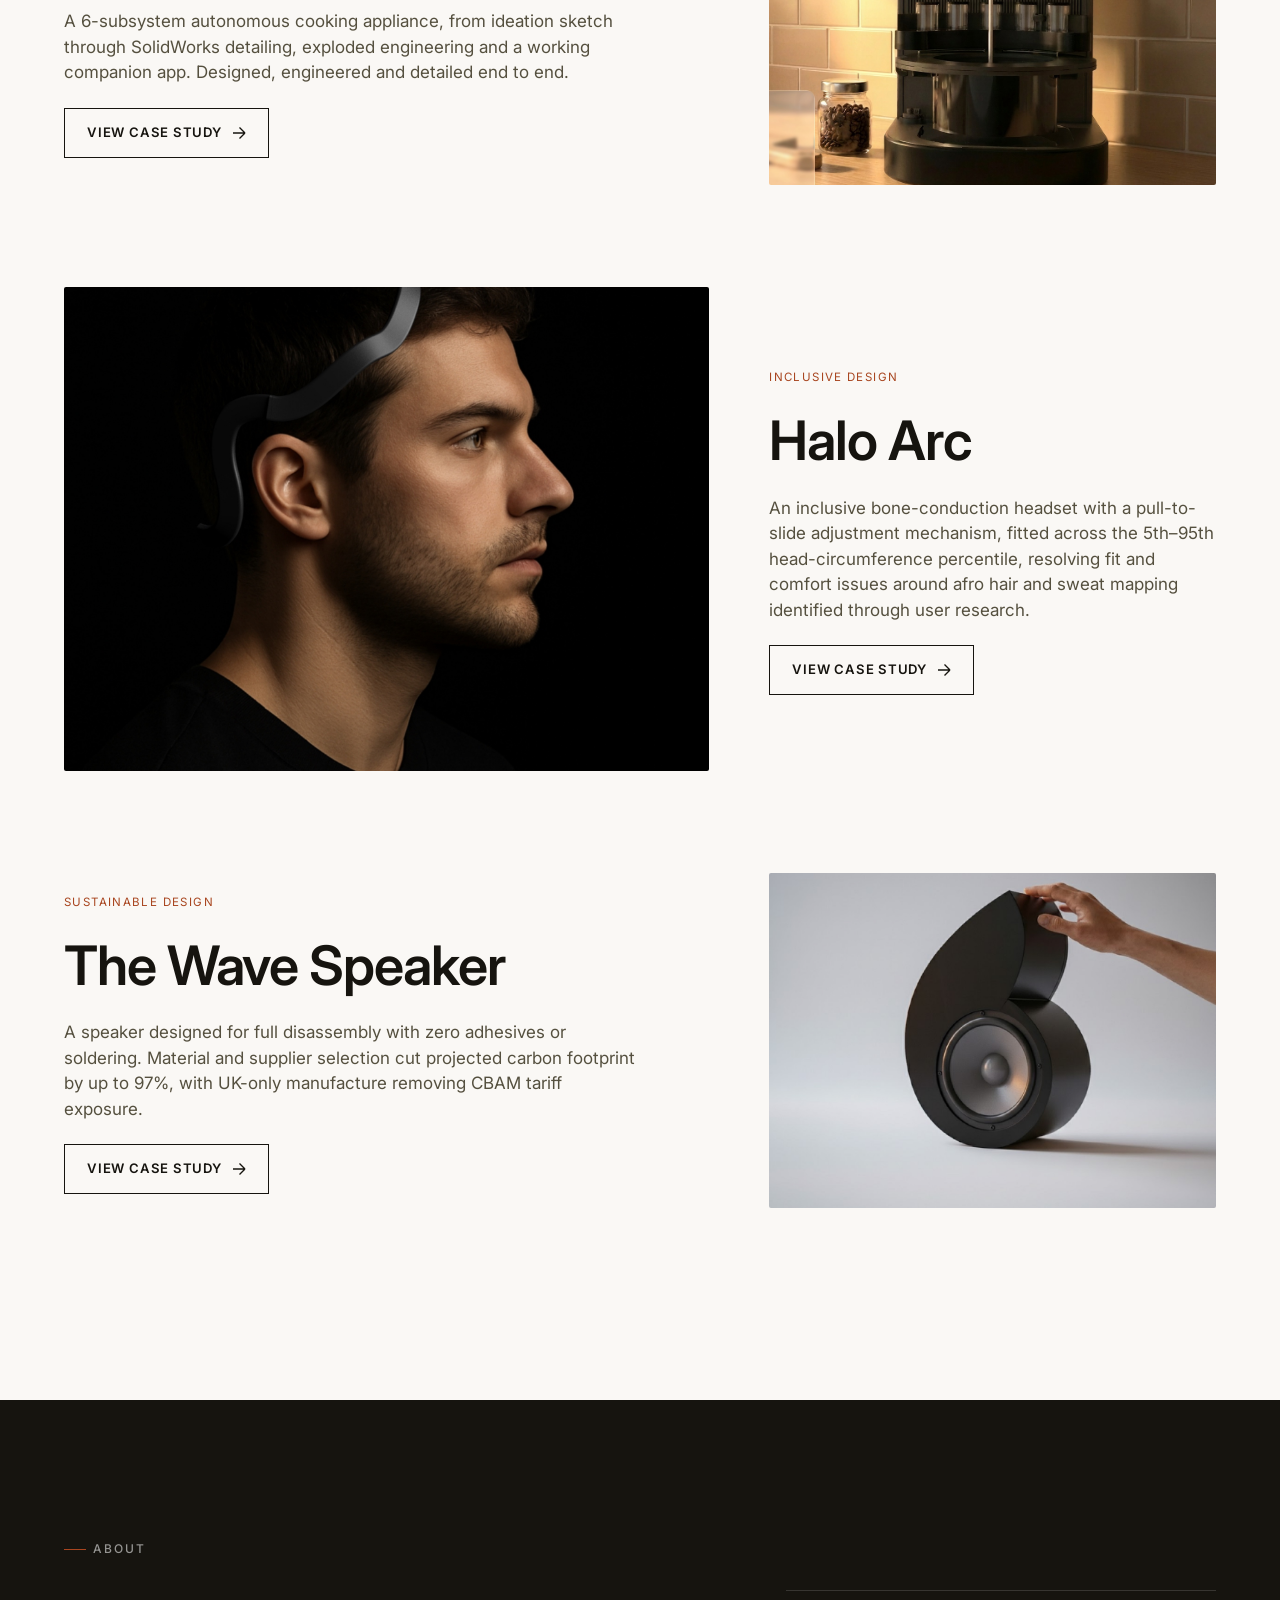
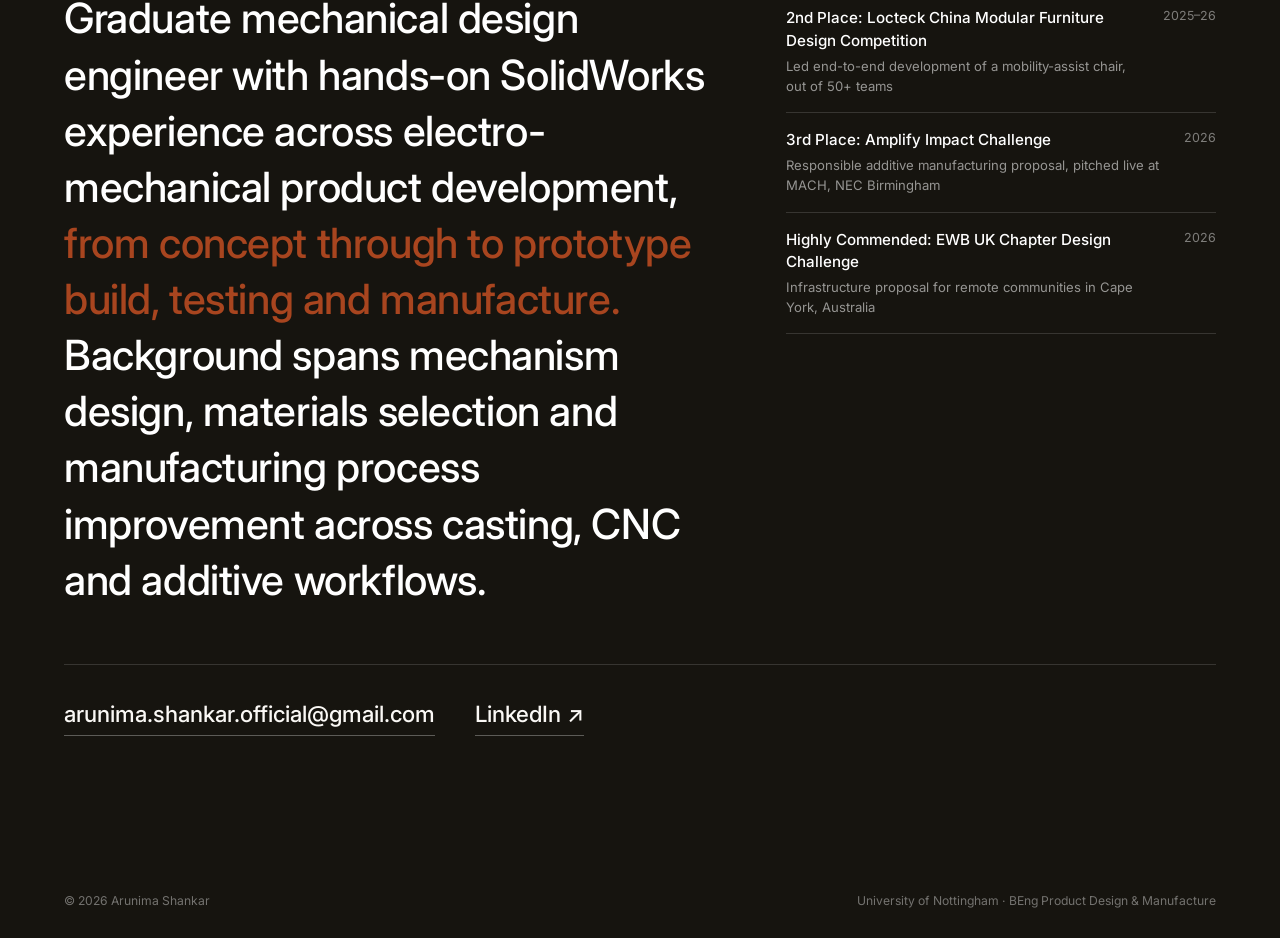
==== commit 23e25d06: "Update landing page role to "Product Design Engineer/Human" Co-Authored-By: Claude Sonnet 5 <noreply" ====
--- a/index.html
+++ b/index.html
@@ -28,7 +28,7 @@
 <section class="cover">
   <p class="kicker cover-kicker">Portfolio</p>
   <h1 class="cover-name">Arunima Shankar</h1>
-  <p class="cover-role">Product Design Engineer</p>
+  <p class="cover-role">Product Design Engineer/Human</p>
   <a href="#work" class="scroll-cue cover-scroll">Scroll</a>
 </section>
 
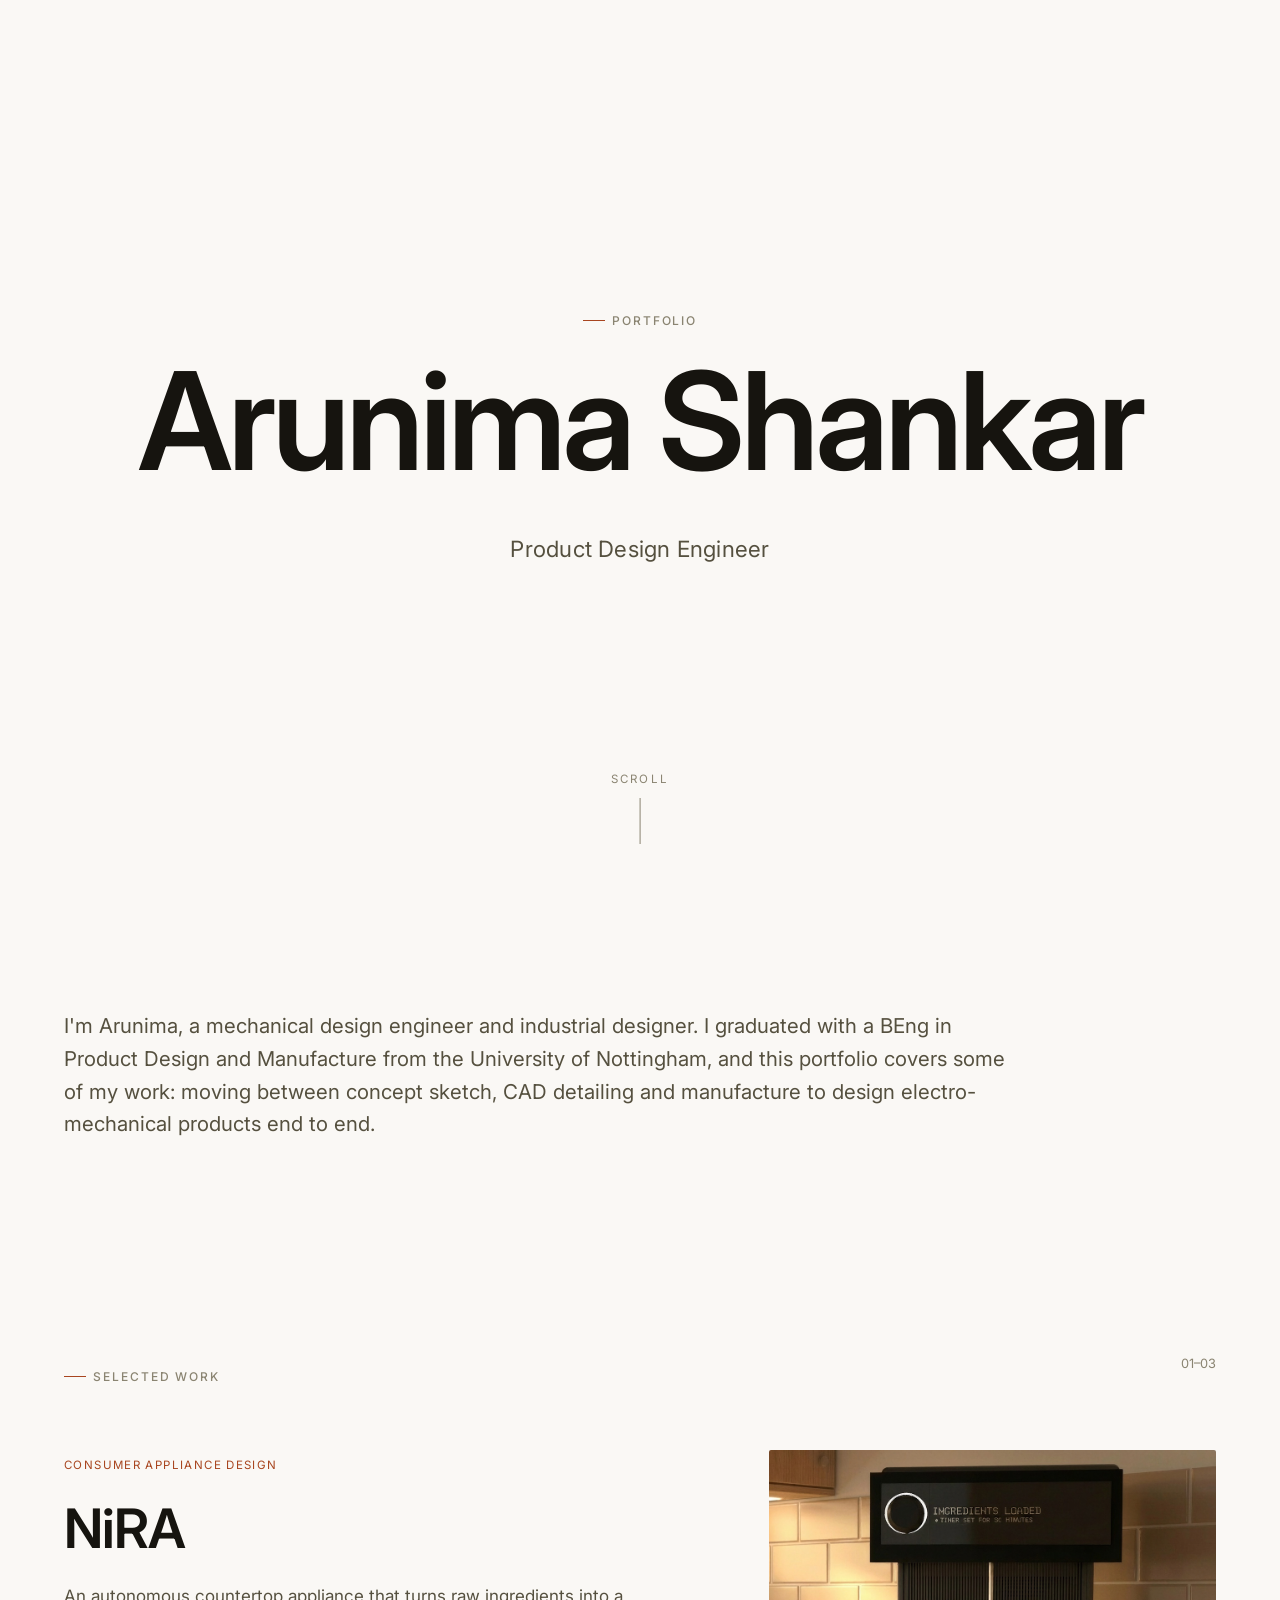
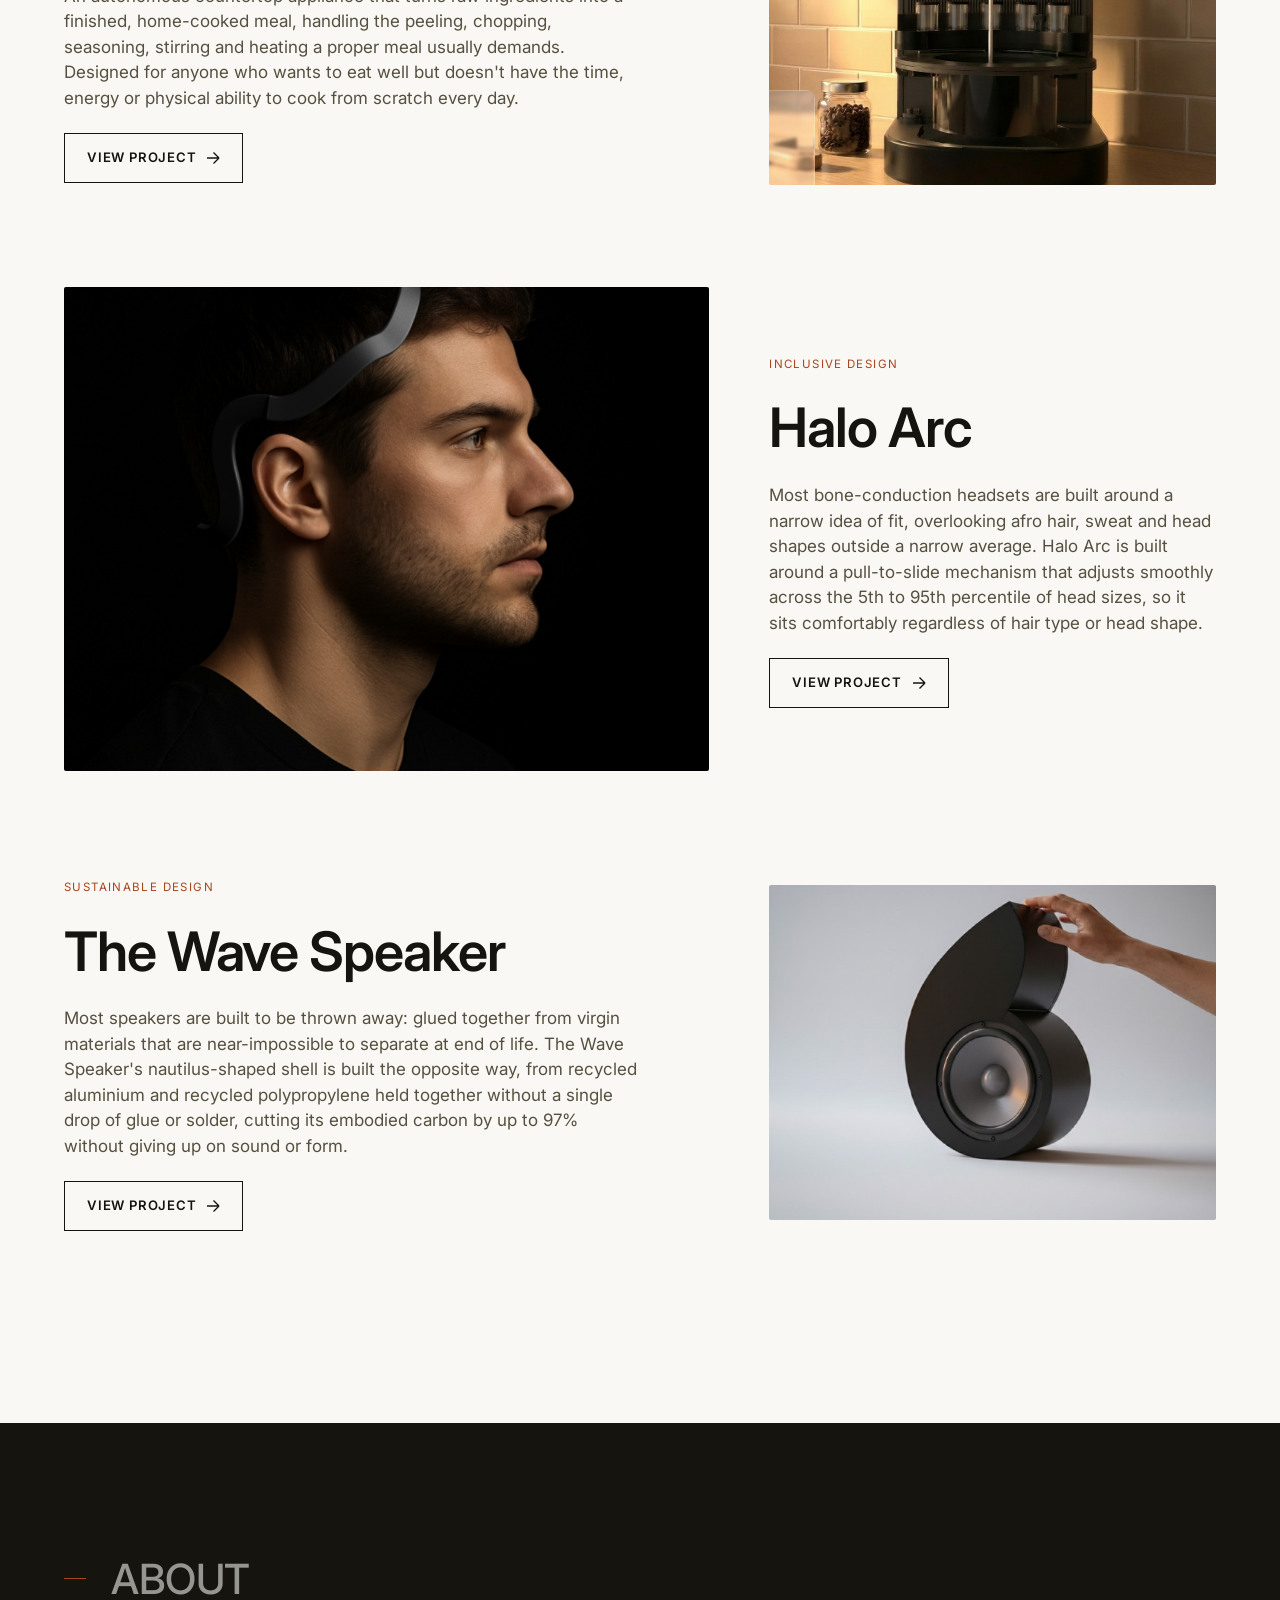
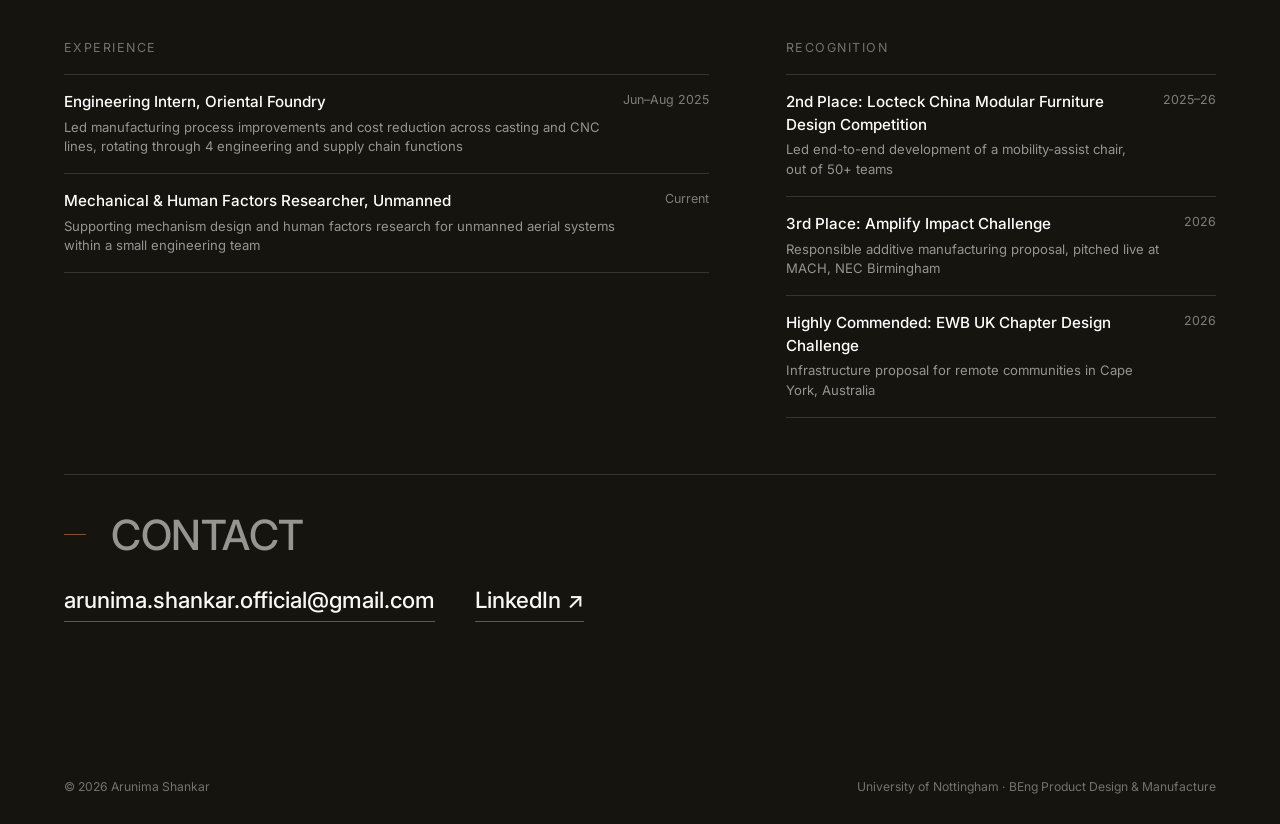
==== commit 743fe354: "Major content and structure overhaul across the whole site - Remove the top header/nav from every pa" ====
--- a/index.html
+++ b/index.html
@@ -3,6 +3,7 @@
 <head>
 <meta charset="UTF-8">
 <meta name="viewport" content="width=device-width, initial-scale=1">
+<script>document.documentElement.classList.add('js');</script>
 <title>Arunima Shankar · Industrial Design</title>
 <meta name="description" content="Arunima Shankar's industrial &amp; product design portfolio. Featuring NiRA, an autonomous countertop cooking appliance.">
 <link rel="icon" type="image/svg+xml" href="assets/favicon.svg">
@@ -10,31 +11,36 @@
 <link rel="preconnect" href="https://fonts.gstatic.com" crossorigin>
 <link href="https://fonts.googleapis.com/css2?family=Inter:wght@400;500;600;700&display=swap" rel="stylesheet">
 <link rel="stylesheet" href="assets/css/style.css">
+<script type="application/ld+json">
+{
+  "@context": "https://schema.org",
+  "@type": "Person",
+  "name": "Arunima Shankar",
+  "jobTitle": "Product Design Engineer",
+  "description": "Mechanical design engineer and industrial designer specialising in electro-mechanical product development, from concept sketch through CAD detailing to manufacture.",
+  "url": "https://arunimashankarrrr.github.io/arunima-portfolio/",
+  "email": "mailto:arunima.shankar.official@gmail.com",
+  "sameAs": ["https://linkedin.com/in/arunima-shankar"],
+  "alumniOf": {
+    "@type": "CollegeOrUniversity",
+    "name": "University of Nottingham"
+  },
+  "knowsAbout": ["Industrial Design", "Mechanical Design", "SolidWorks", "Product Development", "CAD", "Manufacturing"]
+}
+</script>
 </head>
 <body>
-
-<header class="site-header">
-  <a href="index.html" class="brand">Arunima Shankar<small>Industrial &amp; Product Design</small></a>
-  <nav class="main-nav">
-    <a href="index.html#work">Work</a>
-    <a href="index.html#about">About</a>
-    <a href="index.html#contact">Contact</a>
-  </nav>
-  <button class="nav-toggle" aria-label="Toggle menu" aria-expanded="false">
-    <svg width="22" height="14" viewBox="0 0 22 14" fill="none"><path d="M0 1H22" stroke="currentColor" stroke-width="1.5"/><path d="M0 13H22" stroke="currentColor" stroke-width="1.5"/></svg>
-  </button>
-</header>
 
 <section class="cover">
   <p class="kicker cover-kicker">Portfolio</p>
   <h1 class="cover-name">Arunima Shankar</h1>
-  <p class="cover-role">Product Design Engineer/Human</p>
+  <p class="cover-role">Product Design Engineer</p>
   <a href="#work" class="scroll-cue cover-scroll">Scroll</a>
 </section>
 
 <section class="section" id="intro">
   <div class="container">
-    <p class="lede">Arunima Shankar is a mechanical design engineer and industrial designer, currently completing a BEng in Product Design and Manufacture at the University of Nottingham. Her work moves between concept sketch, CAD detailing and manufacture, designing electro-mechanical products end to end.</p>
+    <p class="lede">I'm Arunima, a mechanical design engineer and industrial designer. I graduated with a BEng in Product Design and Manufacture from the University of Nottingham, and this portfolio covers some of my work: moving between concept sketch, CAD detailing and manufacture to design electro-mechanical products end to end.</p>
   </div>
 </section>
 
@@ -43,17 +49,17 @@
 
     <div class="section-head fade-in">
       <div>
-        <p class="kicker">Selected Work</p>
+        <h2 class="kicker">Selected Work</h2>
       </div>
       <p class="section-num">01–03</p>
     </div>
 
     <div class="work-feature fade-in">
       <div>
-        <span class="tag">Final Year Project · 2026</span>
+        <span class="tag">Consumer Appliance Design</span>
         <h3>NiRA</h3>
-        <p>A 6-subsystem autonomous cooking appliance, from ideation sketch through SolidWorks detailing, exploded engineering and a working companion app. Designed, engineered and detailed end to end.</p>
-        <a class="btn" href="work/nira.html">View Case Study
+        <p>An autonomous countertop appliance that turns raw ingredients into a finished, home-cooked meal, handling the peeling, chopping, seasoning, stirring and heating a proper meal usually demands. Designed for anyone who wants to eat well but doesn't have the time, energy or physical ability to cook from scratch every day.</p>
+        <a class="btn" href="work/nira.html">View Project
           <svg viewBox="0 0 14 14" fill="none"><path d="M1 7H13M13 7L7.5 1.5M13 7L7.5 12.5" stroke="currentColor" stroke-width="1.4"/></svg>
         </a>
       </div>
@@ -69,8 +75,8 @@
       <div>
         <span class="tag">Inclusive Design</span>
         <h3>Halo Arc</h3>
-        <p>An inclusive bone-conduction headset with a pull-to-slide adjustment mechanism, fitted across the 5th–95th head-circumference percentile, resolving fit and comfort issues around afro hair and sweat mapping identified through user research.</p>
-        <a class="btn" href="work/halo-arc.html">View Case Study
+        <p>Most bone-conduction headsets are built around a narrow idea of fit, overlooking afro hair, sweat and head shapes outside a narrow average. Halo Arc is built around a pull-to-slide mechanism that adjusts smoothly across the 5th to 95th percentile of head sizes, so it sits comfortably regardless of hair type or head shape.</p>
+        <a class="btn" href="work/halo-arc.html">View Project
           <svg viewBox="0 0 14 14" fill="none"><path d="M1 7H13M13 7L7.5 1.5M13 7L7.5 12.5" stroke="currentColor" stroke-width="1.4"/></svg>
         </a>
       </div>
@@ -80,8 +86,8 @@
       <div>
         <span class="tag">Sustainable Design</span>
         <h3>The Wave Speaker</h3>
-        <p>A speaker designed for full disassembly with zero adhesives or soldering. Material and supplier selection cut projected carbon footprint by up to 97%, with UK-only manufacture removing CBAM tariff exposure.</p>
-        <a class="btn" href="work/wave-speaker.html">View Case Study
+        <p>Most speakers are built to be thrown away: glued together from virgin materials that are near-impossible to separate at end of life. The Wave Speaker's nautilus-shaped shell is built the opposite way, from recycled aluminium and recycled polypropylene held together without a single drop of glue or solder, cutting its embodied carbon by up to 97% without giving up on sound or form.</p>
+        <a class="btn" href="work/wave-speaker.html">View Project
           <svg viewBox="0 0 14 14" fill="none"><path d="M1 7H13M13 7L7.5 1.5M13 7L7.5 12.5" stroke="currentColor" stroke-width="1.4"/></svg>
         </a>
       </div>
@@ -95,37 +101,61 @@
 
 <section class="about" id="about">
   <div class="container">
-    <p class="kicker">About</p>
+    <h2 class="kicker">About</h2>
     <div class="about-grid">
-      <h2>Graduate mechanical design engineer with hands-on SolidWorks experience across electro-mechanical product development, <em>from concept through to prototype build, testing and manufacture.</em> Background spans mechanism design, materials selection and manufacturing process improvement across casting, CNC and additive workflows.</h2>
-      <ul class="awards">
-        <li>
-          <div>
-            <div class="award-title">2nd Place: Locteck China Modular Furniture Design Competition</div>
-            <div class="award-sub">Led end-to-end development of a mobility-assist chair, out of 50+ teams</div>
-          </div>
-          <div class="award-year">2025–26</div>
-        </li>
-        <li>
-          <div>
-            <div class="award-title">3rd Place: Amplify Impact Challenge</div>
-            <div class="award-sub">Responsible additive manufacturing proposal, pitched live at MACH, NEC Birmingham</div>
-          </div>
-          <div class="award-year">2026</div>
-        </li>
-        <li>
-          <div>
-            <div class="award-title">Highly Commended: EWB UK Chapter Design Challenge</div>
-            <div class="award-sub">Infrastructure proposal for remote communities in Cape York, Australia</div>
-          </div>
-          <div class="award-year">2026</div>
-        </li>
-      </ul>
+      <div>
+        <p class="eyebrow-label">Experience</p>
+        <ul class="experience">
+          <li>
+            <div>
+              <div class="award-title">Engineering Intern, Oriental Foundry</div>
+              <div class="award-sub">Led manufacturing process improvements and cost reduction across casting and CNC lines, rotating through 4 engineering and supply chain functions</div>
+            </div>
+            <div class="award-year">Jun–Aug 2025</div>
+          </li>
+          <li>
+            <div>
+              <div class="award-title">Mechanical &amp; Human Factors Researcher, Unmanned</div>
+              <div class="award-sub">Supporting mechanism design and human factors research for unmanned aerial systems within a small engineering team</div>
+            </div>
+            <div class="award-year">Current</div>
+          </li>
+        </ul>
+      </div>
+      <div>
+        <p class="eyebrow-label">Recognition</p>
+        <ul class="awards">
+          <li>
+            <div>
+              <div class="award-title">2nd Place: Locteck China Modular Furniture Design Competition</div>
+              <div class="award-sub">Led end-to-end development of a mobility-assist chair, out of 50+ teams</div>
+            </div>
+            <div class="award-year">2025–26</div>
+          </li>
+          <li>
+            <div>
+              <div class="award-title">3rd Place: Amplify Impact Challenge</div>
+              <div class="award-sub">Responsible additive manufacturing proposal, pitched live at MACH, NEC Birmingham</div>
+            </div>
+            <div class="award-year">2026</div>
+          </li>
+          <li>
+            <div>
+              <div class="award-title">Highly Commended: EWB UK Chapter Design Challenge</div>
+              <div class="award-sub">Infrastructure proposal for remote communities in Cape York, Australia</div>
+            </div>
+            <div class="award-year">2026</div>
+          </li>
+        </ul>
+      </div>
     </div>
 
-    <div class="contact-row" id="contact">
-      <a href="mailto:arunima.shankar.official@gmail.com">arunima.shankar.official@gmail.com</a>
-      <a href="https://linkedin.com/in/arunima-shankar" target="_blank" rel="noopener">LinkedIn ↗</a>
+    <div style="margin-top:56px; padding-top:32px; border-top:1px solid rgba(255,255,255,.14);">
+      <h2 class="kicker" style="margin-bottom:20px;">Contact</h2>
+      <div class="contact-row" id="contact" style="margin-top:0; padding-top:0; border-top:none;">
+        <a href="mailto:arunima.shankar.official@gmail.com">arunima.shankar.official@gmail.com</a>
+        <a href="https://linkedin.com/in/arunima-shankar" target="_blank" rel="noopener">LinkedIn ↗</a>
+      </div>
     </div>
   </div>
 </section>
--- a/assets/css/style.css
+++ b/assets/css/style.css
@@ -62,6 +62,7 @@
   text-transform: uppercase;
   color: var(--ink-mute);
   font-weight: 500;
+  margin: 0;
 }
 .kicker::before{
   content:"";
@@ -88,52 +89,6 @@
   color: var(--ink-mute);
   letter-spacing: .02em;
 }
-
-/* ---------- header / nav ---------- */
-.site-header{
-  position: fixed;
-  top:0; left:0; right:0;
-  z-index: 100;
-  display:flex;
-  align-items:center;
-  justify-content:space-between;
-  padding: 22px var(--gutter);
-  mix-blend-mode: difference;
-  color: #fff;
-}
-.site-header a, .site-header button{ color:#fff; }
-.brand{
-  font-size: .92rem;
-  font-weight: 600;
-  letter-spacing: .01em;
-}
-.brand small{
-  display:block;
-  font-weight: 400;
-  font-size: .68rem;
-  letter-spacing: .1em;
-  text-transform: uppercase;
-  opacity: .75;
-  margin-top: 2px;
-}
-nav.main-nav{ display:flex; gap: clamp(16px,3vw,40px); }
-nav.main-nav a{
-  font-size: .82rem;
-  letter-spacing: .04em;
-  text-transform: uppercase;
-  font-weight: 500;
-  position: relative;
-  padding-bottom: 3px;
-}
-nav.main-nav a::after{
-  content:"";
-  position:absolute; left:0; right:0; bottom:0;
-  height:1px; background:currentColor;
-  transform: scaleX(0); transform-origin: right;
-  transition: transform .3s var(--ease);
-}
-nav.main-nav a:hover::after{ transform: scaleX(1); transform-origin: left; }
-.nav-toggle{ display:none; background:none; border:0; cursor:pointer; }
 
 /* ---------- hero ---------- */
 .hero{
@@ -467,30 +422,57 @@
 }
 .materials-line strong{ color: var(--ink-soft); font-weight:600; }
 
-.fade-in{
+.js .fade-in{
   opacity:0; transform: translateY(24px);
   transition: opacity .8s var(--ease), transform .8s var(--ease);
 }
-.fade-in.is-visible{ opacity:1; transform:none; }
+.js .fade-in.is-visible{ opacity:1; transform:none; }
+
+/* ---------- lightbox ---------- */
+div.frame{ cursor: zoom-in; }
+.lightbox-overlay{
+  position: fixed; inset: 0; z-index: 300;
+  background: rgba(12,11,9,.94);
+  display:flex; align-items:center; justify-content:center;
+  padding: clamp(20px,6vw,72px);
+  opacity: 0; visibility: hidden;
+  transition: opacity .25s ease;
+}
+.lightbox-overlay.is-open{ opacity:1; visibility:visible; }
+.lightbox-overlay img{
+  max-width:100%; max-height:100%;
+  width:auto; height:auto;
+  object-fit: contain;
+  box-shadow: 0 30px 80px rgba(0,0,0,.5);
+  cursor: default;
+}
+.lightbox-close{
+  position: absolute; top: 22px; right: var(--gutter);
+  color:#fff; background:none;
+  border:1px solid rgba(255,255,255,.4);
+  font-size:.72rem; letter-spacing:.12em; text-transform:uppercase;
+  padding: 10px 18px; cursor:pointer;
+}
+.lightbox-close:hover{ background: rgba(255,255,255,.1); }
+
+/* ---------- experience list ---------- */
+.experience{ list-style:none; margin:0; padding:0; }
+.experience li{
+  padding: 16px 0;
+  border-top: 1px solid rgba(255,255,255,.14);
+  display:flex; justify-content:space-between; gap: 16px;
+}
+.experience li:last-child{ border-bottom: 1px solid rgba(255,255,255,.14); }
+.experience .award-title{ font-weight:500; color:#fff; font-size: .95rem; }
+.experience .award-sub{ color: rgba(255,255,255,.55); font-size: .82rem; margin-top:4px; }
+.experience .award-year{ font-size:.78rem; color: rgba(255,255,255,.45); white-space:nowrap; }
+.about-grid .eyebrow-label{
+  font-size:.78rem; letter-spacing:.12em; text-transform:uppercase;
+  color: rgba(255,255,255,.4); margin: 0 0 16px;
+}
 
 /* ---------- responsive ---------- */
 @media (max-width: 900px){
-  nav.main-nav{
-    position: fixed; inset:0;
-    background: var(--ink);
-    color: #fff;
-    flex-direction: column;
-    justify-content:center;
-    align-items:center;
-    gap: 28px;
-    transform: translateY(-100%);
-    transition: transform .4s var(--ease);
-    z-index: 90;
-  }
-  nav.main-nav.is-open{ transform: translateY(0); }
-  nav.main-nav a{ font-size: 1.1rem; }
-  .nav-toggle{ display:block; z-index: 110; }
-
   .research-split,
   .work-feature,
   .about-grid{ grid-template-columns: 1fr; }
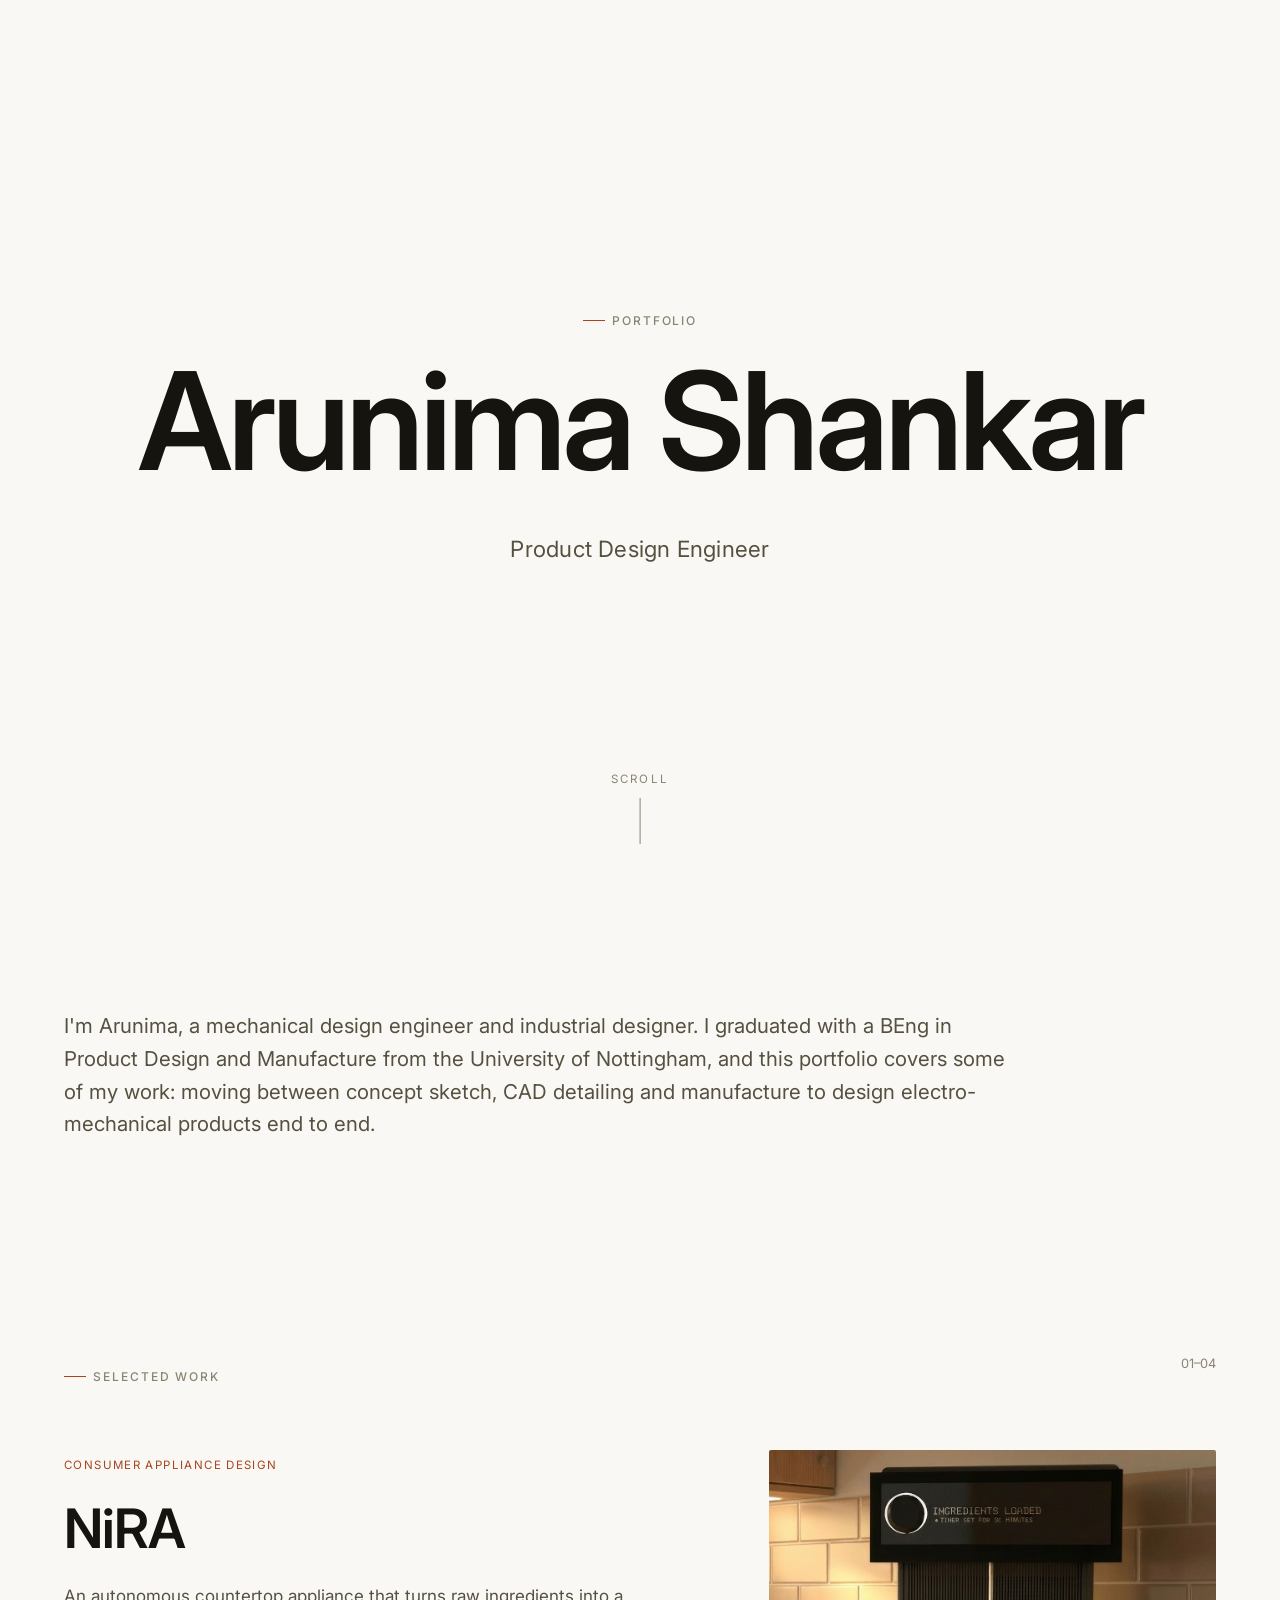
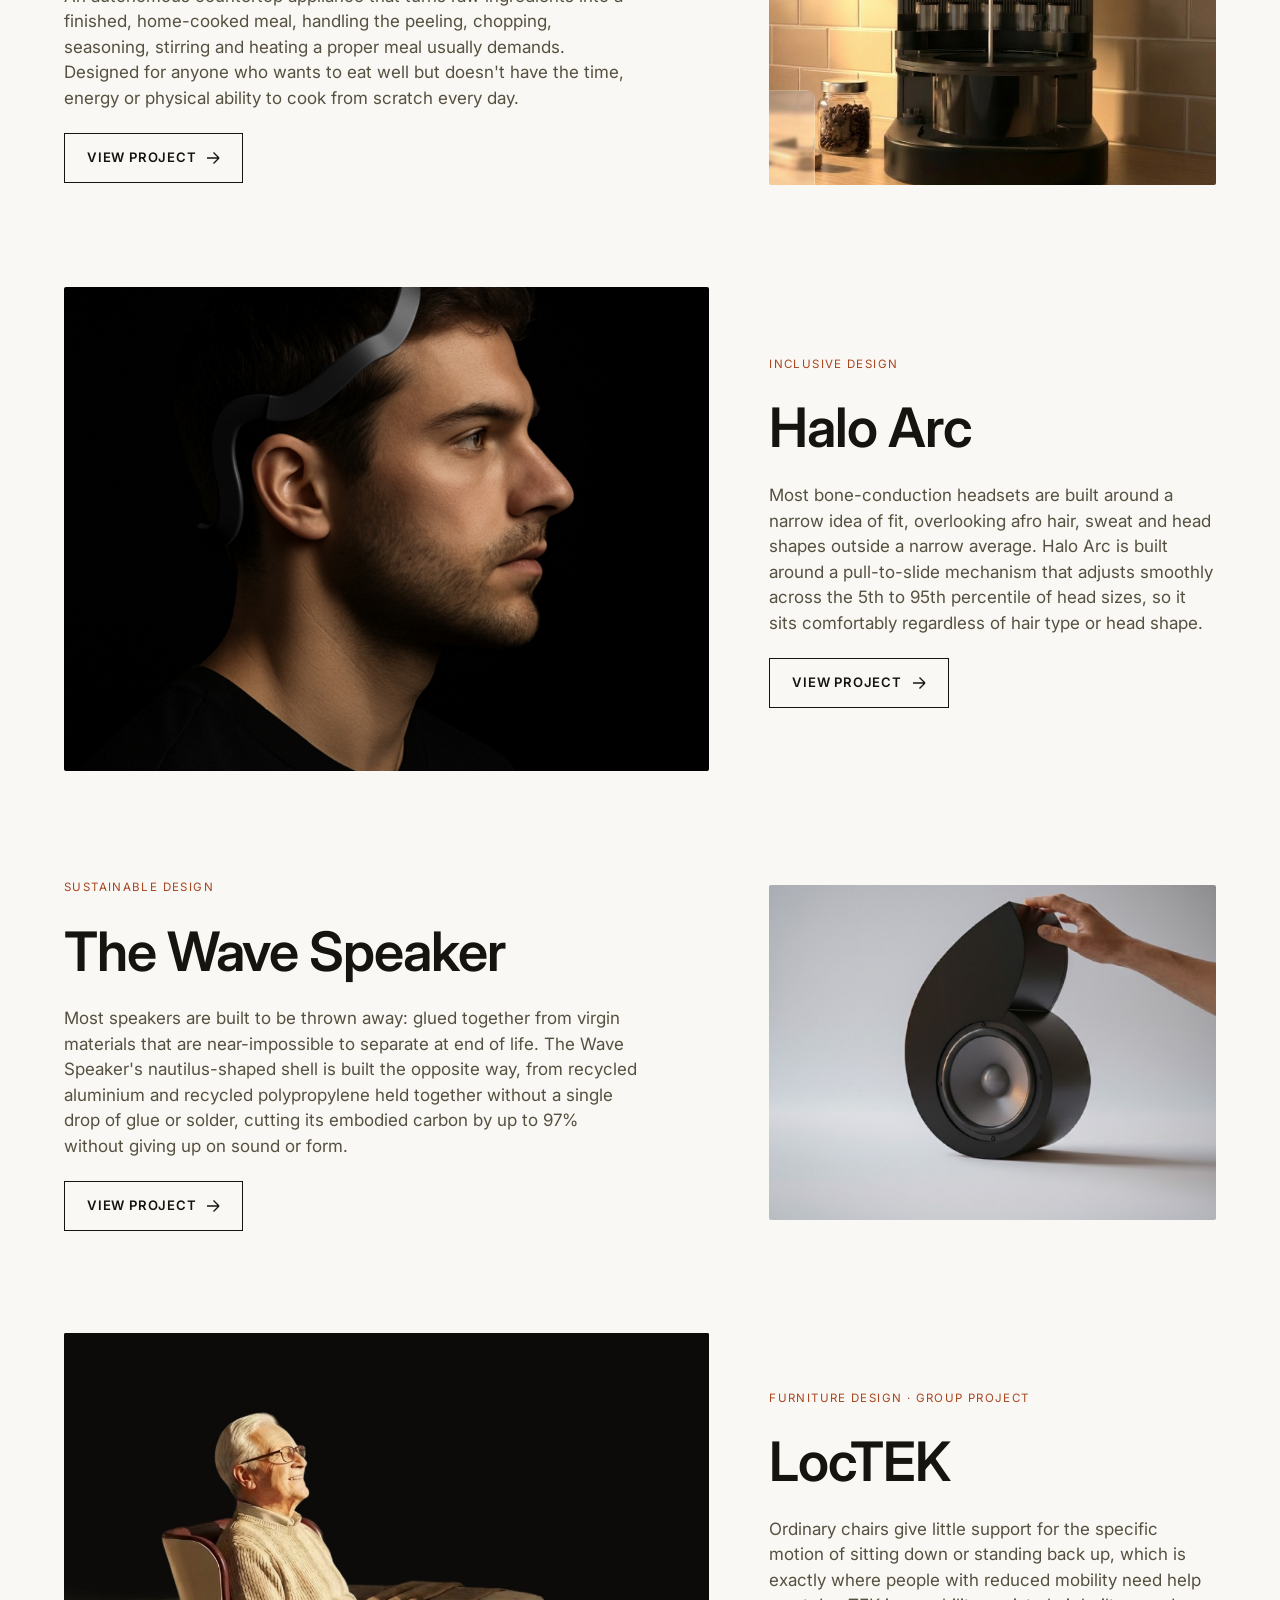
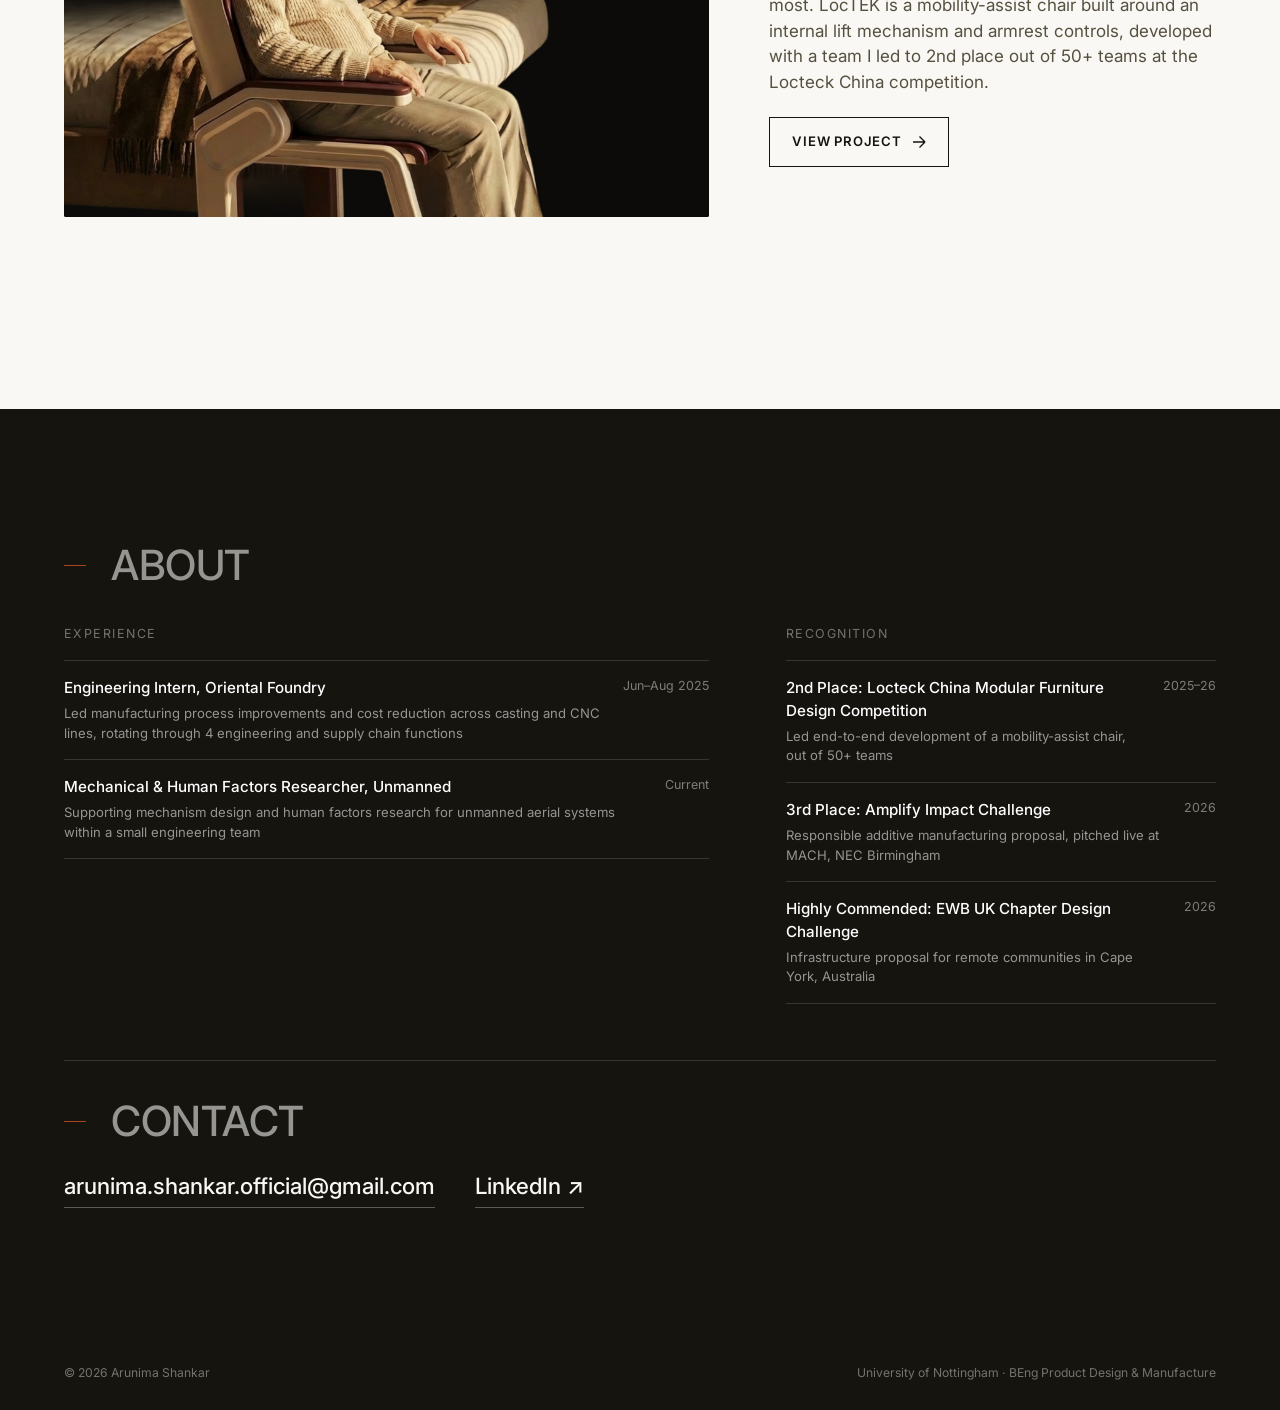
==== commit 0fc5d5c1: "Add LocTEK mobility-assist chair as a fourth project A group project (2nd place, Locteck China Modul" ====
--- a/index.html
+++ b/index.html
@@ -51,7 +51,7 @@
       <div>
         <h2 class="kicker">Selected Work</h2>
       </div>
-      <p class="section-num">01–03</p>
+      <p class="section-num">01–04</p>
     </div>
 
     <div class="work-feature fade-in">
@@ -94,6 +94,20 @@
       <a href="work/wave-speaker.html" class="frame r-4-3">
         <img src="assets/img/wave/hero/wave-hero-final.jpg" alt="The Wave Speaker, a nautilus-shell-shaped speaker, final render">
       </a>
+    </div>
+
+    <div class="work-feature fade-in">
+      <a href="work/loctek.html" class="frame r-4-3">
+        <img src="assets/img/loctek/hero/loctek-hero-seated.jpg" alt="An older man sitting comfortably in the LocTEK mobility-assist chair beside a bed" style="object-position: center 12%;">
+      </a>
+      <div>
+        <span class="tag">Furniture Design · Group Project</span>
+        <h3>LocTEK</h3>
+        <p>Ordinary chairs give little support for the specific motion of sitting down or standing back up, which is exactly where people with reduced mobility need help most. LocTEK is a mobility-assist chair built around an internal lift mechanism and armrest controls, developed with a team I led to 2nd place out of 50+ teams at the Locteck China competition.</p>
+        <a class="btn" href="work/loctek.html">View Project
+          <svg viewBox="0 0 14 14" fill="none"><path d="M1 7H13M13 7L7.5 1.5M13 7L7.5 12.5" stroke="currentColor" stroke-width="1.4"/></svg>
+        </a>
+      </div>
     </div>
 
   </div>
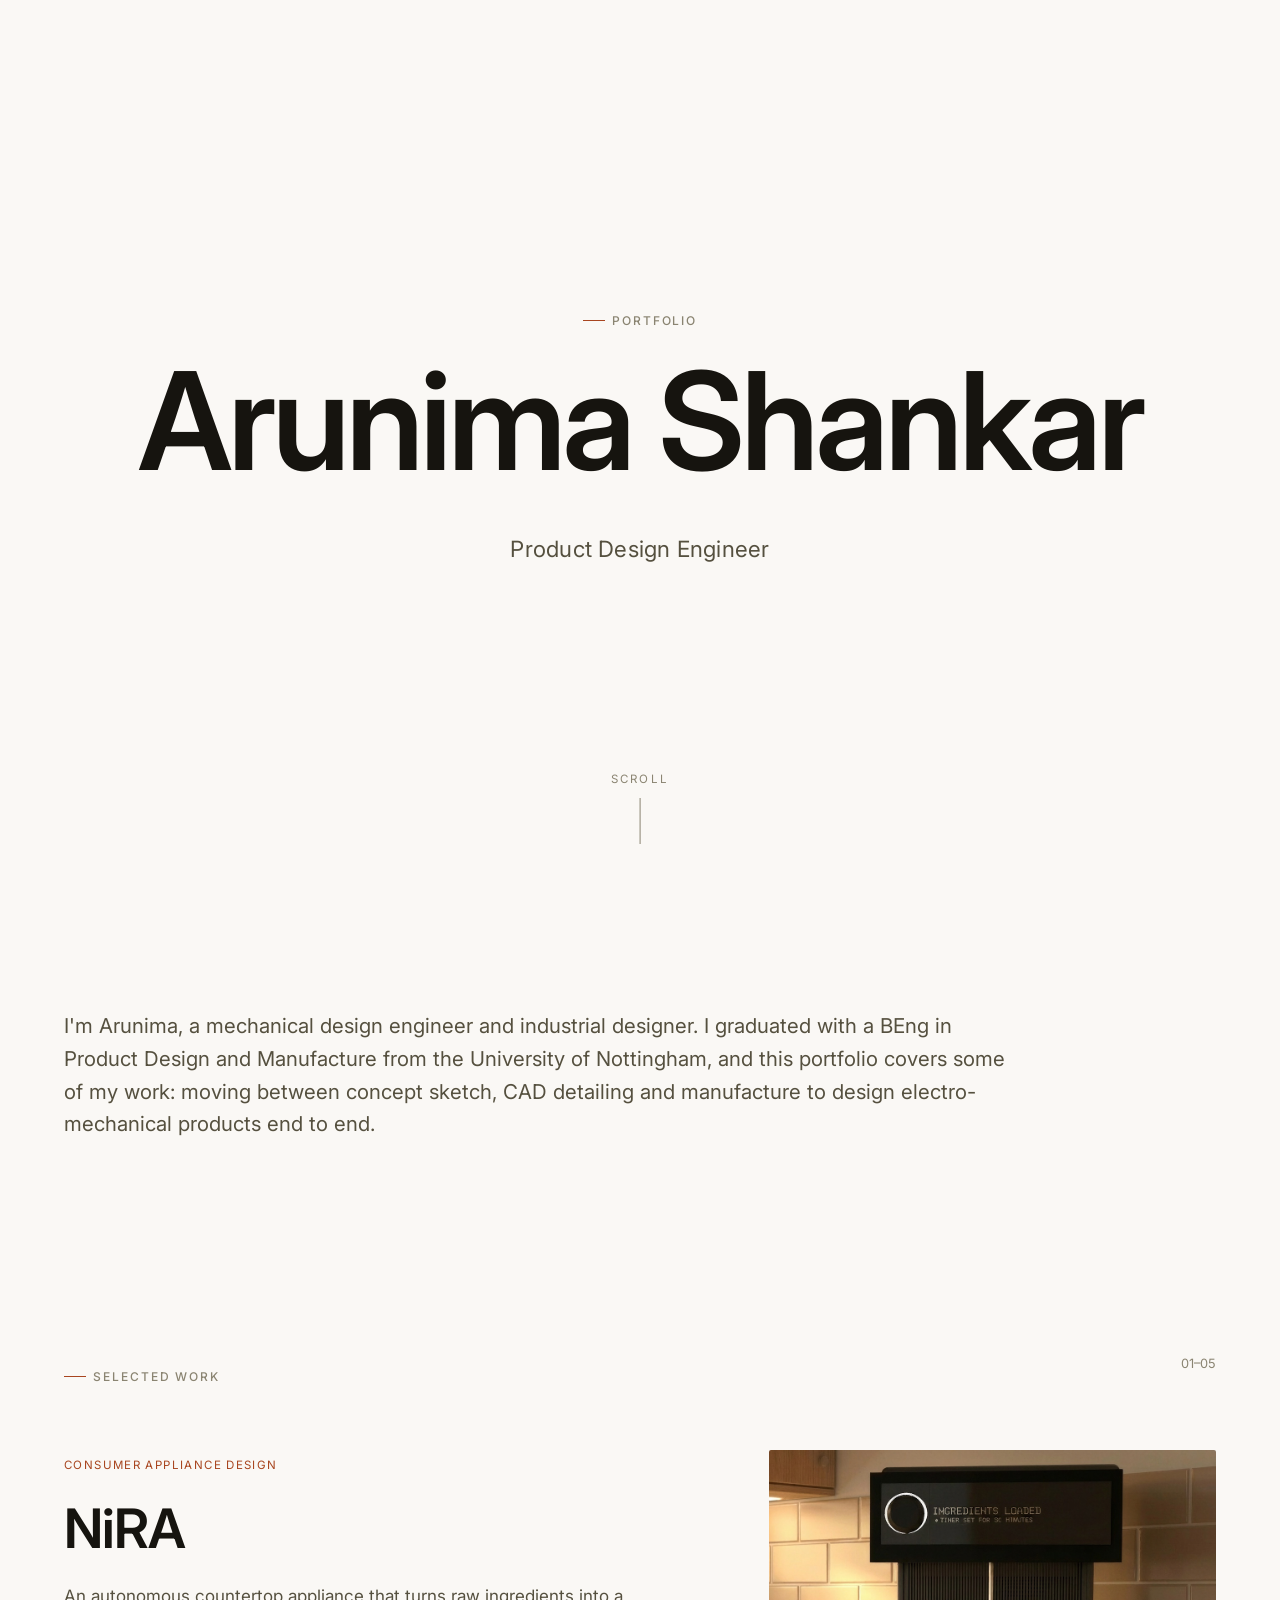
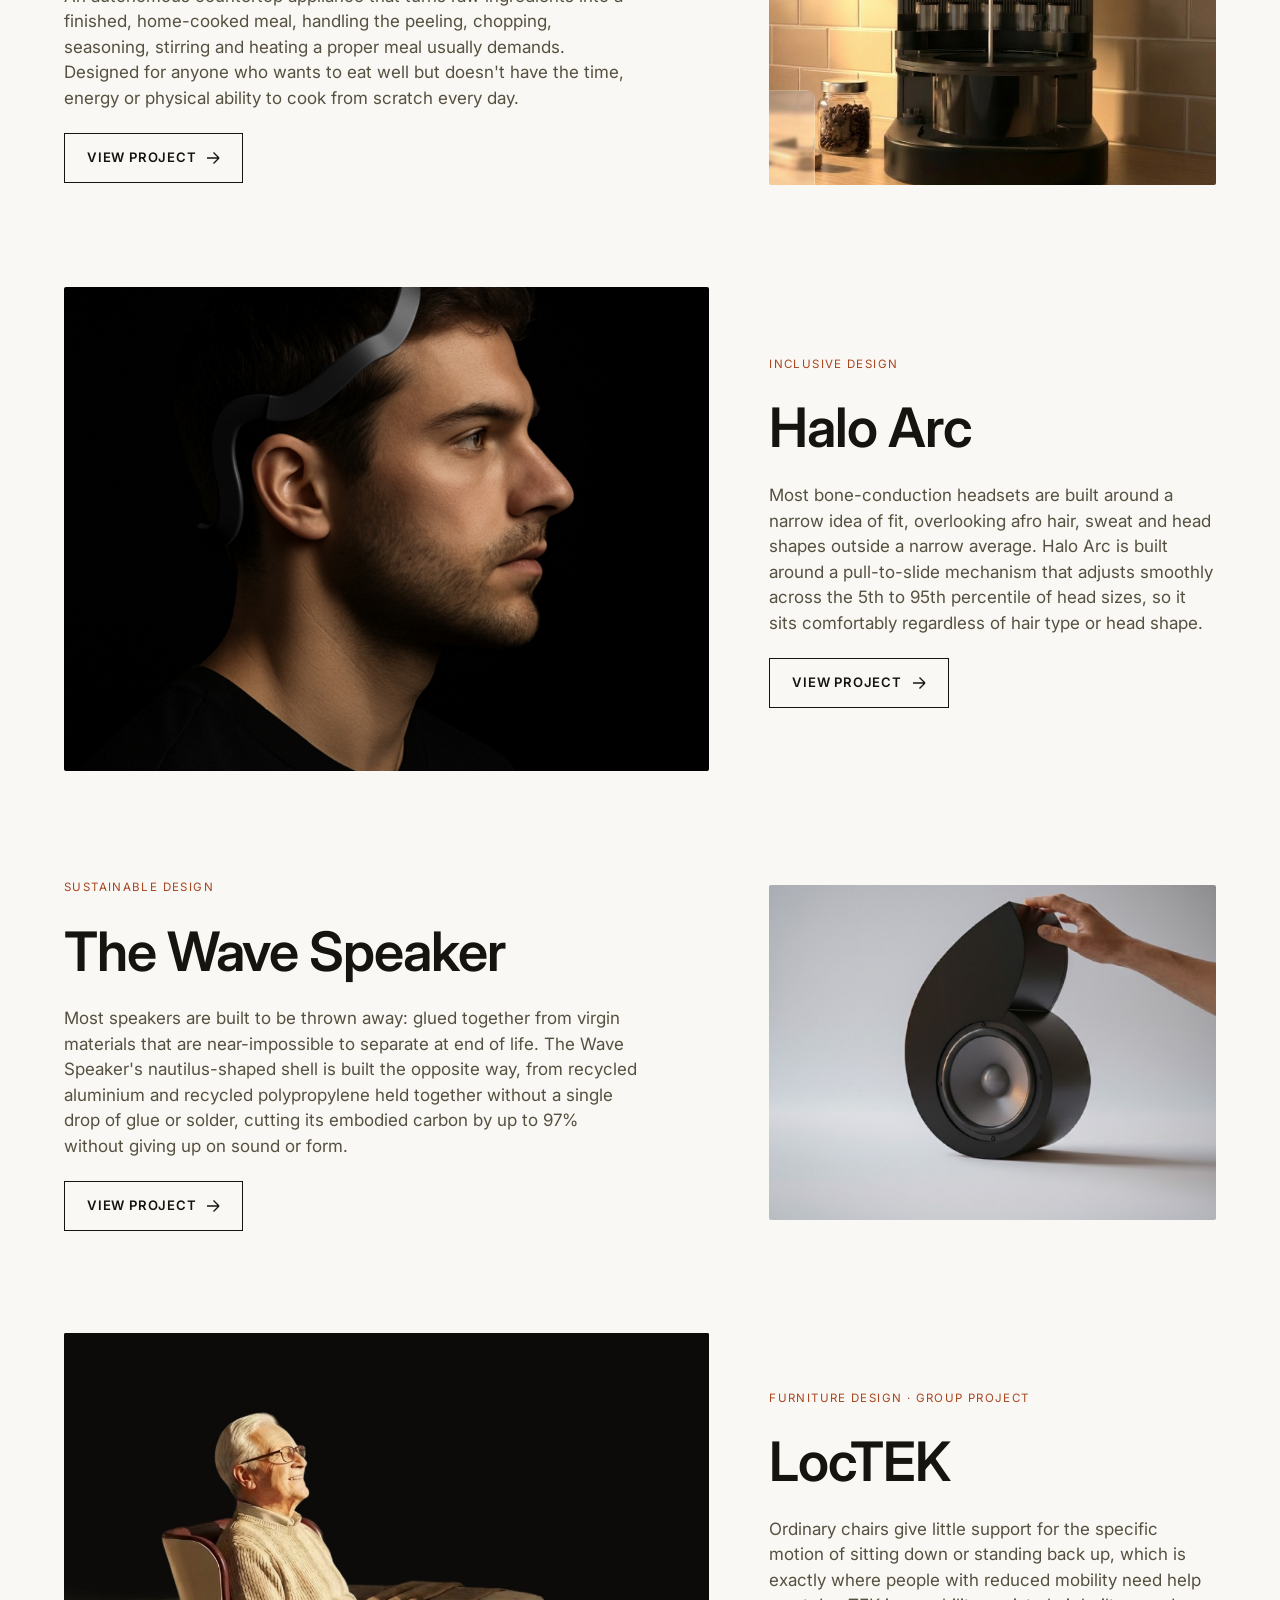
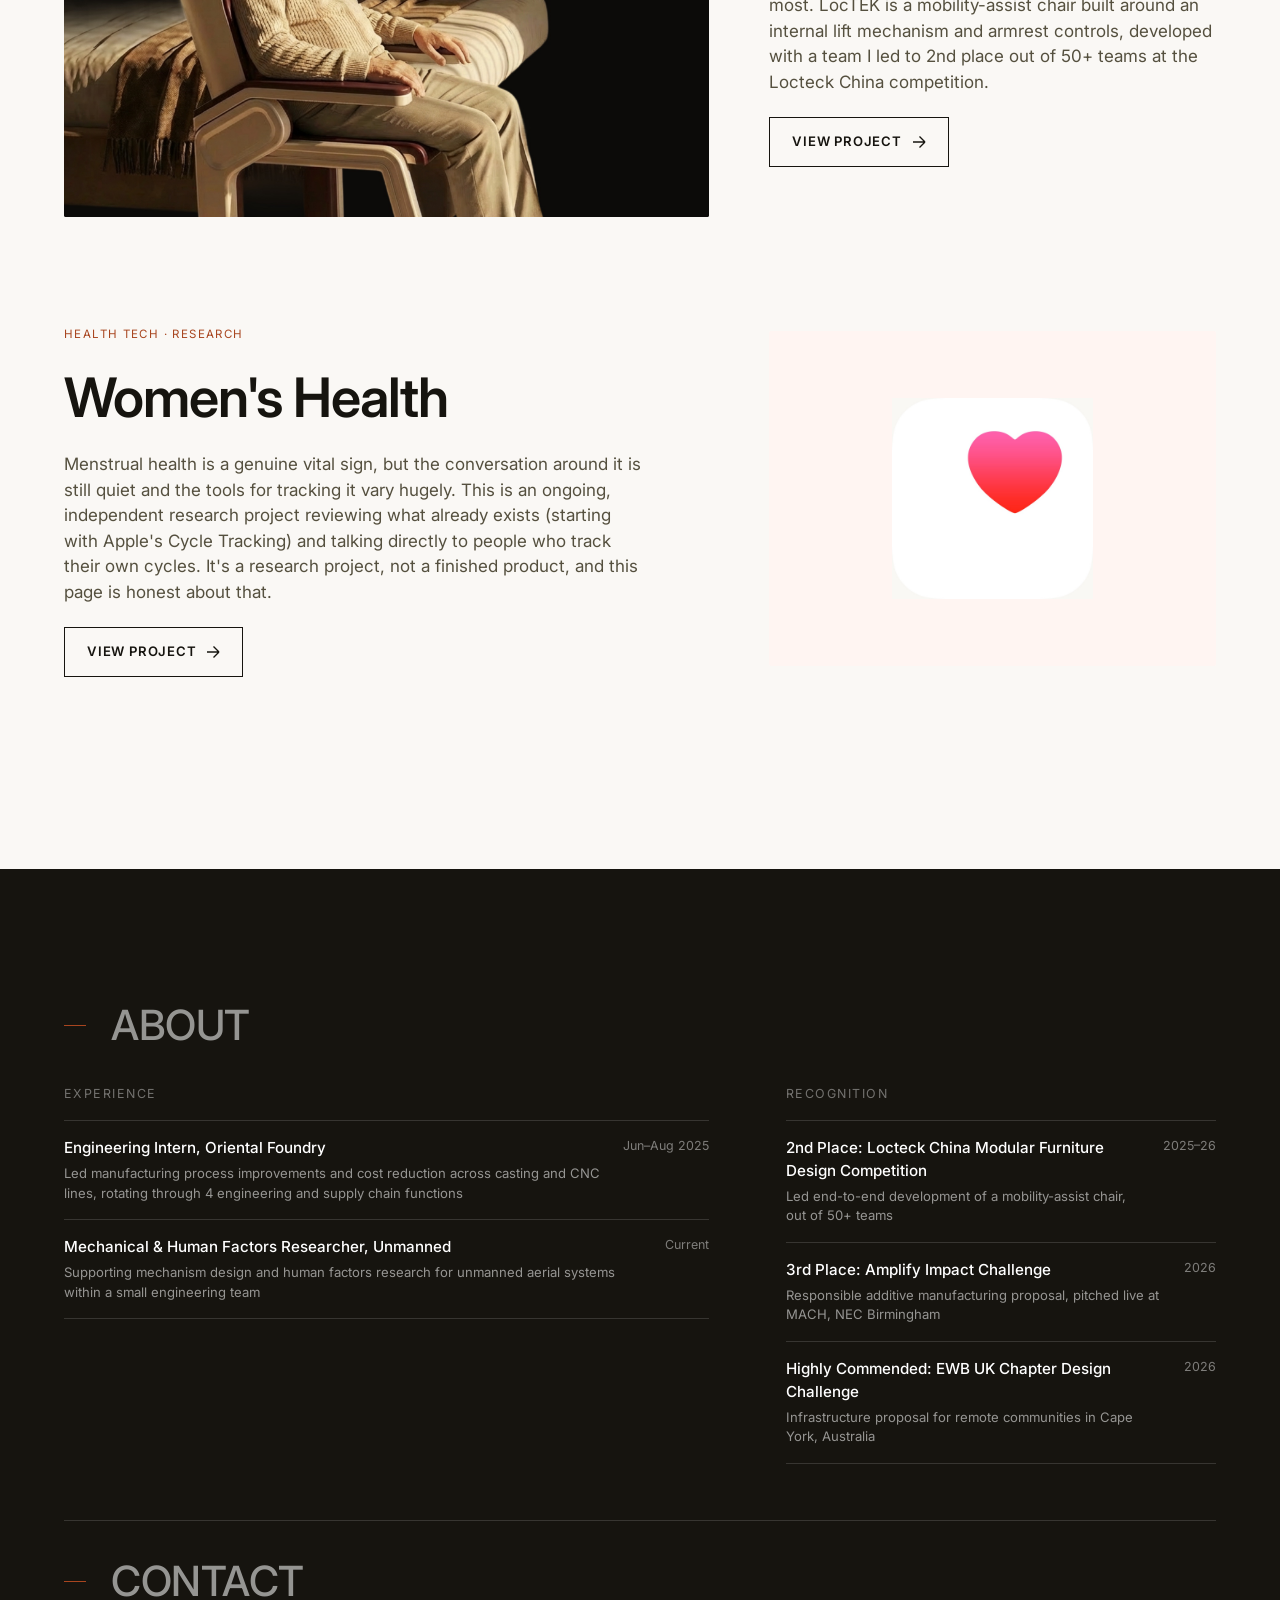
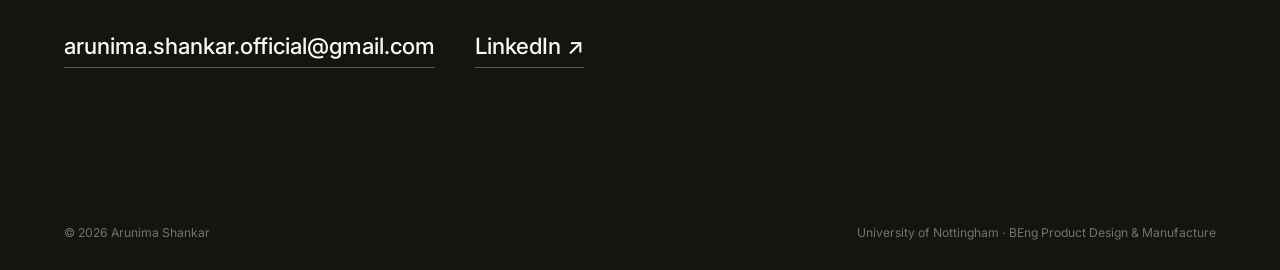
==== commit e30b8f8b: "Add Women's Health as a fifth project, an ongoing research piece Honestly framed as a research-stage" ====
--- a/index.html
+++ b/index.html
@@ -51,7 +51,7 @@
       <div>
         <h2 class="kicker">Selected Work</h2>
       </div>
-      <p class="section-num">01–04</p>
+      <p class="section-num">01–05</p>
     </div>
 
     <div class="work-feature fade-in">
@@ -108,6 +108,20 @@
           <svg viewBox="0 0 14 14" fill="none"><path d="M1 7H13M13 7L7.5 1.5M13 7L7.5 12.5" stroke="currentColor" stroke-width="1.4"/></svg>
         </a>
       </div>
+    </div>
+
+    <div class="work-feature fade-in">
+      <div>
+        <span class="tag">Health Tech · Research</span>
+        <h3>Women's Health</h3>
+        <p>Menstrual health is a genuine vital sign, but the conversation around it is still quiet and the tools for tracking it vary hugely. This is an ongoing, independent research project reviewing what already exists (starting with Apple's Cycle Tracking) and talking directly to people who track their own cycles. It's a research project, not a finished product, and this page is honest about that.</p>
+        <a class="btn" href="work/womens-health.html">View Project
+          <svg viewBox="0 0 14 14" fill="none"><path d="M1 7H13M13 7L7.5 1.5M13 7L7.5 12.5" stroke="currentColor" stroke-width="1.4"/></svg>
+        </a>
+      </div>
+      <a href="work/womens-health.html" class="frame r-4-3" style="background:#fff5f2;">
+        <img src="assets/img/womenshealth/hero/wh-hero-icon.jpg" alt="A heart icon, the visual mark used across this research" style="object-fit:contain; padding:15%;">
+      </a>
     </div>
 
   </div>
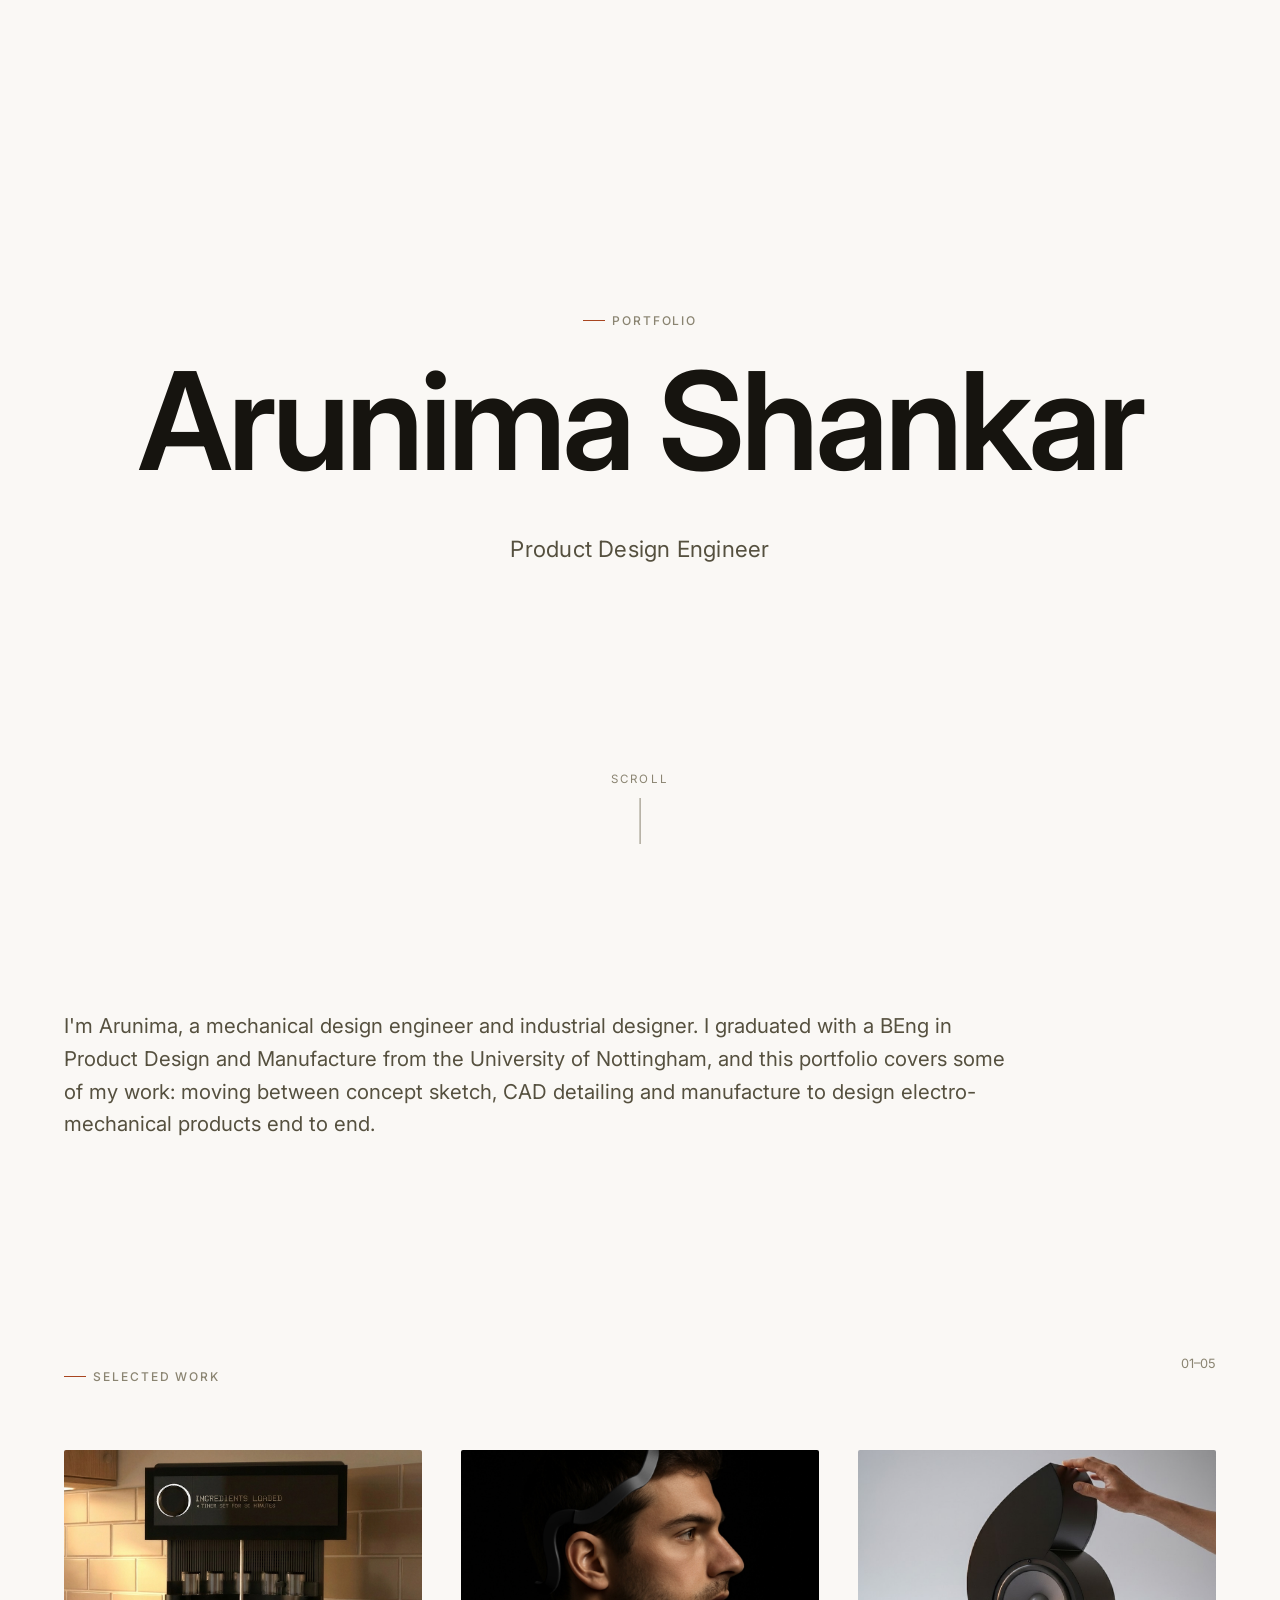
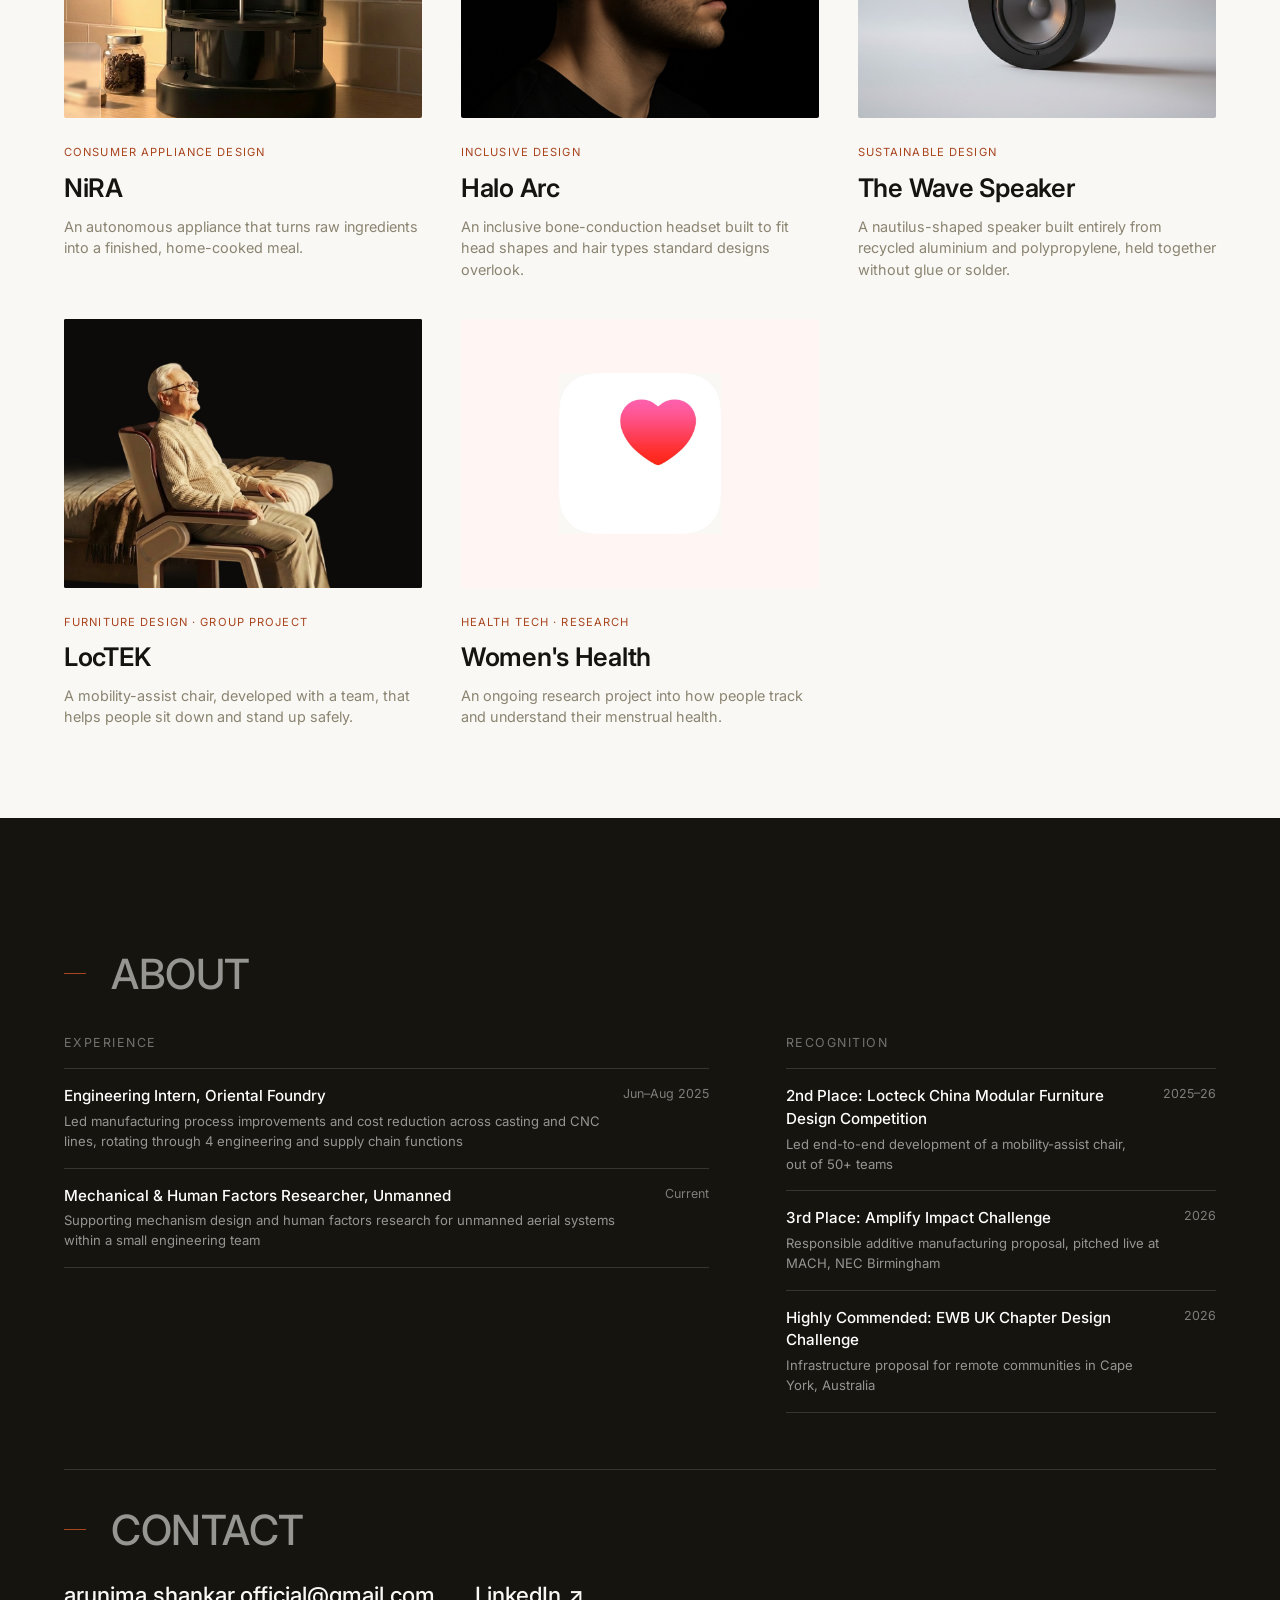
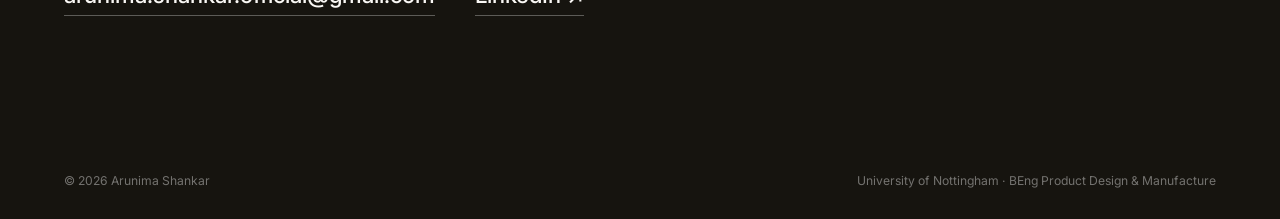
==== commit 3db8f84e: "Replace Selected Work stacked layout with a gallery grid Five long-form work-feature blocks took a l" ====
--- a/index.html
+++ b/index.html
@@ -54,74 +54,53 @@
       <p class="section-num">01–05</p>
     </div>
 
-    <div class="work-feature fade-in">
-      <div>
+    <div class="gallery-grid fade-in">
+
+      <a href="work/nira.html" class="gallery-card">
+        <div class="frame">
+          <img src="assets/img/hero/nira-hero-kitchen-crop.jpg" alt="NiRA on a kitchen counter, ingredients loaded and ready to cook">
+        </div>
         <span class="tag">Consumer Appliance Design</span>
         <h3>NiRA</h3>
-        <p>An autonomous countertop appliance that turns raw ingredients into a finished, home-cooked meal, handling the peeling, chopping, seasoning, stirring and heating a proper meal usually demands. Designed for anyone who wants to eat well but doesn't have the time, energy or physical ability to cook from scratch every day.</p>
-        <a class="btn" href="work/nira.html">View Project
-          <svg viewBox="0 0 14 14" fill="none"><path d="M1 7H13M13 7L7.5 1.5M13 7L7.5 12.5" stroke="currentColor" stroke-width="1.4"/></svg>
-        </a>
-      </div>
-      <a href="work/nira.html" class="frame r-4-3">
-        <img src="assets/img/hero/nira-hero-kitchen-crop.jpg" alt="NiRA on a kitchen counter, ingredients loaded and ready to cook">
+        <p>An autonomous appliance that turns raw ingredients into a finished, home-cooked meal.</p>
       </a>
-    </div>
 
-    <div class="work-feature fade-in">
-      <a href="work/halo-arc.html" class="frame r-4-3">
-        <img src="assets/img/haloarc/hero/halo-final-worn.jpg" alt="Halo Arc, an inclusive bone-conduction headset, worn in profile">
-      </a>
-      <div>
+      <a href="work/halo-arc.html" class="gallery-card">
+        <div class="frame">
+          <img src="assets/img/haloarc/hero/halo-final-worn.jpg" alt="Halo Arc, an inclusive bone-conduction headset, worn in profile">
+        </div>
         <span class="tag">Inclusive Design</span>
         <h3>Halo Arc</h3>
-        <p>Most bone-conduction headsets are built around a narrow idea of fit, overlooking afro hair, sweat and head shapes outside a narrow average. Halo Arc is built around a pull-to-slide mechanism that adjusts smoothly across the 5th to 95th percentile of head sizes, so it sits comfortably regardless of hair type or head shape.</p>
-        <a class="btn" href="work/halo-arc.html">View Project
-          <svg viewBox="0 0 14 14" fill="none"><path d="M1 7H13M13 7L7.5 1.5M13 7L7.5 12.5" stroke="currentColor" stroke-width="1.4"/></svg>
-        </a>
-      </div>
-    </div>
+        <p>An inclusive bone-conduction headset built to fit head shapes and hair types standard designs overlook.</p>
+      </a>
 
-    <div class="work-feature fade-in">
-      <div>
+      <a href="work/wave-speaker.html" class="gallery-card">
+        <div class="frame">
+          <img src="assets/img/wave/hero/wave-hero-final.jpg" alt="The Wave Speaker, a nautilus-shell-shaped speaker, final render">
+        </div>
         <span class="tag">Sustainable Design</span>
         <h3>The Wave Speaker</h3>
-        <p>Most speakers are built to be thrown away: glued together from virgin materials that are near-impossible to separate at end of life. The Wave Speaker's nautilus-shaped shell is built the opposite way, from recycled aluminium and recycled polypropylene held together without a single drop of glue or solder, cutting its embodied carbon by up to 97% without giving up on sound or form.</p>
-        <a class="btn" href="work/wave-speaker.html">View Project
-          <svg viewBox="0 0 14 14" fill="none"><path d="M1 7H13M13 7L7.5 1.5M13 7L7.5 12.5" stroke="currentColor" stroke-width="1.4"/></svg>
-        </a>
-      </div>
-      <a href="work/wave-speaker.html" class="frame r-4-3">
-        <img src="assets/img/wave/hero/wave-hero-final.jpg" alt="The Wave Speaker, a nautilus-shell-shaped speaker, final render">
+        <p>A nautilus-shaped speaker built entirely from recycled aluminium and polypropylene, held together without glue or solder.</p>
       </a>
-    </div>
 
-    <div class="work-feature fade-in">
-      <a href="work/loctek.html" class="frame r-4-3">
-        <img src="assets/img/loctek/hero/loctek-hero-seated.jpg" alt="An older man sitting comfortably in the LocTEK mobility-assist chair beside a bed" style="object-position: center 12%;">
-      </a>
-      <div>
+      <a href="work/loctek.html" class="gallery-card">
+        <div class="frame">
+          <img src="assets/img/loctek/hero/loctek-hero-seated.jpg" alt="An older man sitting comfortably in the LocTEK mobility-assist chair beside a bed" style="object-position: center 12%;">
+        </div>
         <span class="tag">Furniture Design · Group Project</span>
         <h3>LocTEK</h3>
-        <p>Ordinary chairs give little support for the specific motion of sitting down or standing back up, which is exactly where people with reduced mobility need help most. LocTEK is a mobility-assist chair built around an internal lift mechanism and armrest controls, developed with a team I led to 2nd place out of 50+ teams at the Locteck China competition.</p>
-        <a class="btn" href="work/loctek.html">View Project
-          <svg viewBox="0 0 14 14" fill="none"><path d="M1 7H13M13 7L7.5 1.5M13 7L7.5 12.5" stroke="currentColor" stroke-width="1.4"/></svg>
-        </a>
-      </div>
-    </div>
+        <p>A mobility-assist chair, developed with a team, that helps people sit down and stand up safely.</p>
+      </a>
 
-    <div class="work-feature fade-in">
-      <div>
+      <a href="work/womens-health.html" class="gallery-card">
+        <div class="frame" style="background:#fff5f2;">
+          <img src="assets/img/womenshealth/hero/wh-hero-icon.jpg" alt="A heart icon, the visual mark used across this research" style="object-fit:contain; padding:15%;">
+        </div>
         <span class="tag">Health Tech · Research</span>
         <h3>Women's Health</h3>
-        <p>Menstrual health is a genuine vital sign, but the conversation around it is still quiet and the tools for tracking it vary hugely. This is an ongoing, independent research project reviewing what already exists (starting with Apple's Cycle Tracking) and talking directly to people who track their own cycles. It's a research project, not a finished product, and this page is honest about that.</p>
-        <a class="btn" href="work/womens-health.html">View Project
-          <svg viewBox="0 0 14 14" fill="none"><path d="M1 7H13M13 7L7.5 1.5M13 7L7.5 12.5" stroke="currentColor" stroke-width="1.4"/></svg>
-        </a>
-      </div>
-      <a href="work/womens-health.html" class="frame r-4-3" style="background:#fff5f2;">
-        <img src="assets/img/womenshealth/hero/wh-hero-icon.jpg" alt="A heart icon, the visual mark used across this research" style="object-fit:contain; padding:15%;">
+        <p>An ongoing research project into how people track and understand their menstrual health.</p>
       </a>
+
     </div>
 
   </div>
--- a/assets/css/style.css
+++ b/assets/css/style.css
@@ -269,30 +269,7 @@
 }
 .problem-row p{ margin:0; color:var(--ink-mute); font-size:.88rem; max-width: 26em; }
 
-/* ---------- work grid (home) ---------- */
-.work-feature{
-  display:grid;
-  grid-template-columns: 1.3fr .9fr;
-  gap: clamp(28px,5vw,60px);
-  align-items:center;
-  margin-bottom: clamp(56px,8vw,110px);
-}
-.work-feature .frame{ aspect-ratio: 4/3; }
-.work-feature .tag{
-  display:inline-block;
-  font-size: .72rem;
-  letter-spacing: .12em;
-  text-transform: uppercase;
-  color: var(--accent);
-  margin-bottom: 14px;
-}
-.work-feature h3{
-  font-size: clamp(2rem,4.5vw,3.4rem);
-  margin: 0 0 14px;
-  font-weight: 600;
-  letter-spacing: -0.02em;
-}
-.work-feature p{ color: var(--ink-soft); max-width: 34em; margin: 0 0 22px; }
+/* ---------- work gallery (home) ---------- */
 .btn{
   display:inline-flex;
   align-items:center;
@@ -309,36 +286,34 @@
 .btn svg{ width:14px; height:14px; transition: transform .25s var(--ease); }
 .btn:hover svg{ transform: translateX(4px); }
 
-.work-brief-grid{
+.gallery-grid{
   display:grid;
-  grid-template-columns: repeat(auto-fit, minmax(320px, 1fr));
-  gap: 1px;
-  background: var(--line);
-  border-top: 1px solid var(--line);
-  border-bottom: 1px solid var(--line);
-}
-.work-brief{
-  background: var(--bg);
-  padding: clamp(28px,4vw,48px);
-  transition: background .3s var(--ease);
-}
-.work-brief:hover{ background: var(--bg-alt); }
-.work-brief .tag{
-  font-size: .72rem;
-  letter-spacing: .12em;
+  grid-template-columns: repeat(3, 1fr);
+  gap: clamp(24px,3vw,40px);
+}
+.gallery-card{ display:block; }
+.gallery-card .frame{ aspect-ratio: 4/3; margin-bottom: 20px; }
+.gallery-card .frame img{ transition: transform .6s var(--ease); }
+.gallery-card:hover .frame img{ transform: scale(1.05); }
+.gallery-card .tag{
+  display:inline-block;
+  font-size: .7rem;
+  letter-spacing: .1em;
   text-transform: uppercase;
-  color: var(--ink-mute);
-}
-.work-brief h4{
-  font-size: clamp(1.5rem,2.6vw,2rem);
-  margin: 12px 0 10px;
+  color: var(--accent);
+  margin-bottom: 8px;
+}
+.gallery-card h3{
+  font-size: clamp(1.3rem,2vw,1.6rem);
+  margin: 0 0 8px;
   font-weight: 600;
-}
-.work-brief p{ color: var(--ink-soft); margin:0; max-width: 32em; font-size: .95rem; }
-.work-brief .meta{
-  margin-top: 20px;
-  font-size: .78rem;
-  color: var(--ink-mute);
+  letter-spacing: -0.01em;
+}
+.gallery-card p{
+  color: var(--ink-mute);
+  margin: 0;
+  font-size: .9rem;
+  line-height: 1.5;
 }
 
 /* ---------- about / footer ---------- */
@@ -474,10 +449,8 @@
 /* ---------- responsive ---------- */
 @media (max-width: 900px){
   .research-split,
-  .work-feature,
   .about-grid{ grid-template-columns: 1fr; }
-  .work-feature .frame{ order:-1; }
-  .work-brief-grid{ grid-template-columns: 1fr; }
+  .gallery-grid{ grid-template-columns: repeat(2,1fr); }
   .grid-3, .grid-4, .grid-5{ grid-template-columns: repeat(2,1fr); }
   .span-2{ grid-column: span 2; }
   .problem-row{ flex-direction: column; gap: 24px; }
@@ -486,6 +459,7 @@
 }
 
 @media (max-width: 560px){
+  .gallery-grid{ grid-template-columns: 1fr; }
   .grid-3, .grid-4, .grid-5{ grid-template-columns: 1fr; }
   .span-2{ grid-column: span 1; }
   .site-footer{ flex-direction:column; gap:8px; }
